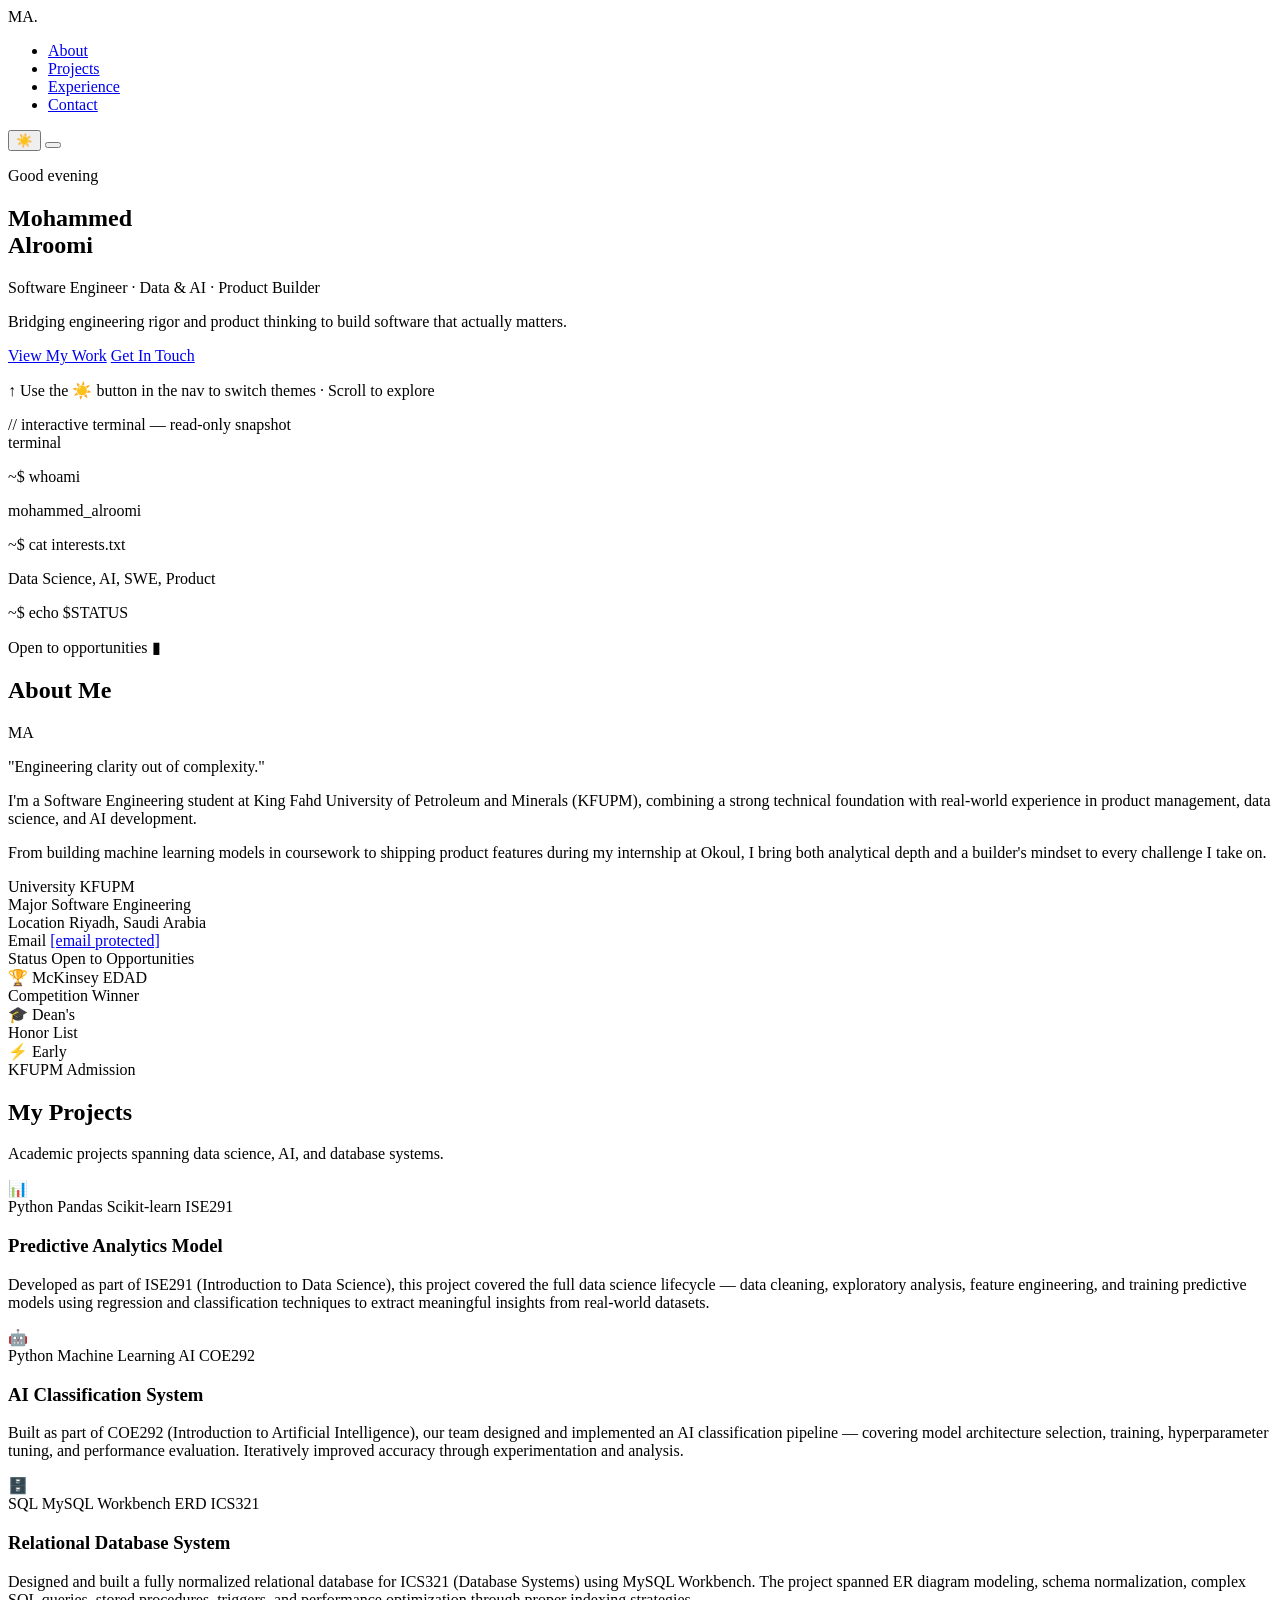
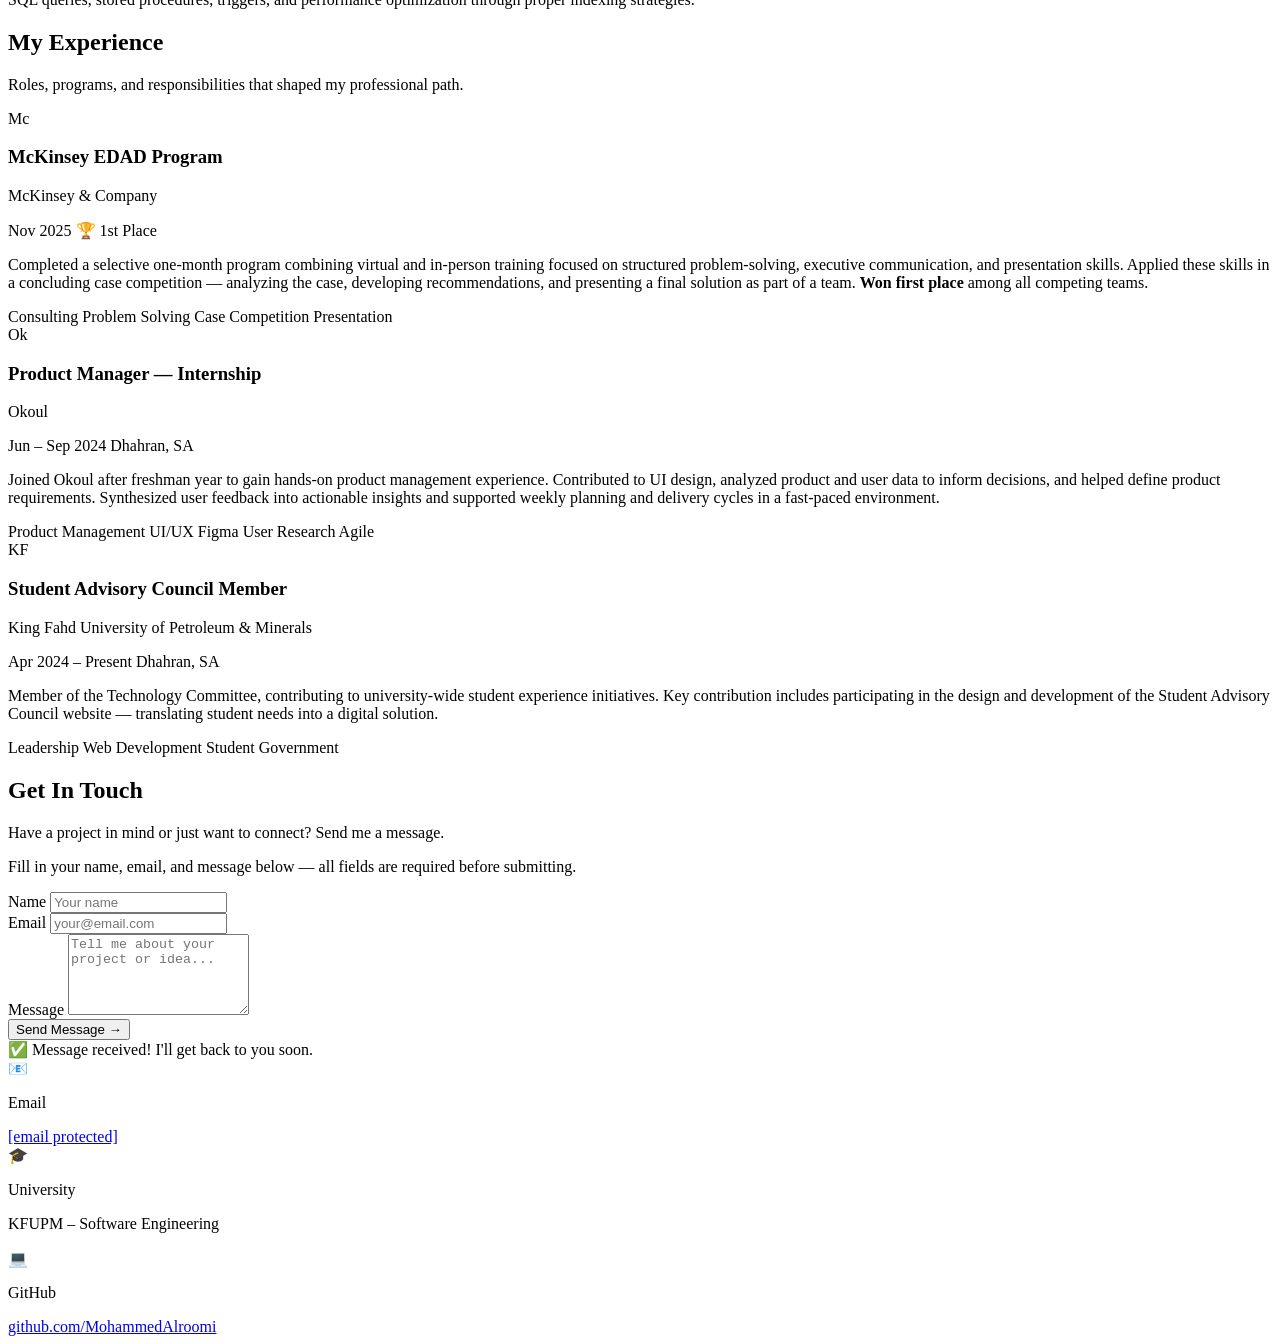
==== index.html @ e5d197ac "Renamed" ====
<!DOCTYPE html>
<html lang="en">
<head>
  <meta charset="UTF-8" />
  <meta name="viewport" content="width=device-width, initial-scale=1.0" />
  <title>Mohammed Alroomi | Portfolio</title>
  <link rel="stylesheet" href="css/styles.css" />
  <link rel="preconnect" href="https://fonts.googleapis.com" />
  <link rel="preconnect" href="https://fonts.gstatic.com" crossorigin />
  <link href="https://fonts.googleapis.com/css2?family=Space+Mono:wght@400;700&family=Sora:wght@300;400;600;700&display=swap" rel="stylesheet" />
</head>
<body class="dark-theme">

  <!-- ========== NAVBAR ========== -->
  <nav class="navbar" id="navbar">
    <div class="nav-logo">MA<span class="accent">.</span></div>
    <ul class="nav-links">
      <li><a href="#about">About</a></li>
      <li><a href="#projects">Projects</a></li>
      <li><a href="#experience">Experience</a></li>
      <li><a href="#contact">Contact</a></li>
    </ul>
    <button class="theme-toggle" id="themeToggle" aria-label="Toggle theme" title="Switch between dark and light mode">
      <span class="theme-icon">☀️</span>
    </button>
    <button class="hamburger" id="hamburger" aria-label="Open menu">
      <span></span><span></span><span></span>
    </button>
  </nav>

  <!-- ========== HERO ========== -->
  <section class="hero" id="hero">
    <div class="hero-bg-grid"></div>
    <div class="hero-content">
      <p class="hero-greeting" id="greeting">Good evening</p>
      <h1 class="hero-name">Mohammed<br /><span class="accent">Alroomi</span></h1>
      <p class="hero-tagline">Software Engineer · Data &amp; AI · Product Builder</p>
      <p class="hero-sub">
        Bridging engineering rigor and product thinking to build software that actually matters.
      </p>
      <div class="hero-cta">
        <a href="#projects" class="btn btn-primary">View My Work</a>
        <a href="#contact" class="btn btn-outline">Get In Touch</a>
      </div>
      <p class="hero-hint">↑ Use the <span class="accent">☀️</span> button in the nav to switch themes · Scroll to explore</p>
    </div>
    <div class="hero-terminal">
      <div class="terminal-hint-label">// interactive terminal — read-only snapshot</div>
      <div class="terminal-bar">
        <span class="dot red"></span>
        <span class="dot yellow"></span>
        <span class="dot green"></span>
        <span class="terminal-title">terminal</span>
      </div>
      <div class="terminal-body">
        <p><span class="t-prompt">~$</span> whoami</p>
        <p class="t-output">mohammed_alroomi</p>
        <p><span class="t-prompt">~$</span> cat interests.txt</p>
        <p class="t-output">Data Science, AI, SWE, Product</p>
        <p><span class="t-prompt">~$</span> echo $STATUS</p>
        <p class="t-output t-blink">Open to opportunities ▮</p>
      </div>
    </div>
  </section>

  <!-- ========== ABOUT ========== -->
  <section class="section" id="about">
    <div class="container">
      <h2 class="section-title">About <span class="accent">Me</span></h2>
      <div class="about-grid">
        <div class="about-image-wrapper">
          <div class="about-image-placeholder">
            <span>MA</span>
          </div>
          <!-- To add your photo, replace the div above with:
               <img src="assets/images/profile.jpg" alt="Mohammed Alroomi" /> -->
        </div>
        <div class="about-text">
          <p class="about-tagline">"Engineering clarity out of complexity."</p>
          <p>
            I'm a Software Engineering student at King Fahd University of Petroleum and Minerals (KFUPM),
            combining a strong technical foundation with real-world experience in product management,
            data science, and AI development.
          </p>
          <p>
            From building machine learning models in coursework to shipping product features during my
            internship at Okoul, I bring both analytical depth and a builder's mindset to every challenge
            I take on.
          </p>
          <div class="about-details">
            <div class="detail-item">
              <span class="detail-label">University</span>
              <span class="detail-value">KFUPM</span>
            </div>
            <div class="detail-item">
              <span class="detail-label">Major</span>
              <span class="detail-value">Software Engineering</span>
            </div>
            <div class="detail-item">
              <span class="detail-label">Location</span>
              <span class="detail-value">Riyadh, Saudi Arabia</span>
            </div>
            <div class="detail-item">
              <span class="detail-label">Email</span>
              <span class="detail-value">
                <a href="/cdn-cgi/l/email-protection#264b494e474b4b434247474a5449494b4f66414b474f4a0845494b"><span class="__cf_email__" data-cfemail="1f7270777e72727a7b7e7e736d707072765f78727e7673317c7072">[email&#160;protected]</span></a>
              </span>
            </div>
            <div class="detail-item">
              <span class="detail-label">Status</span>
              <span class="detail-value status-open">Open to Opportunities</span>
            </div>
          </div>

          <!-- Achievements strip -->
          <div class="achievements-strip">
            <div class="achievement-badge">
              <span class="badge-icon">🏆</span>
              <span>McKinsey EDAD<br/>Competition Winner</span>
            </div>
            <div class="achievement-badge">
              <span class="badge-icon">🎓</span>
              <span>Dean's<br/>Honor List</span>
            </div>
            <div class="achievement-badge">
              <span class="badge-icon">⚡</span>
              <span>Early<br/>KFUPM Admission</span>
            </div>
          </div>
        </div>
      </div>
    </div>
  </section>

  <!-- ========== PROJECTS ========== -->
  <section class="section section-alt" id="projects">
    <div class="container">
      <h2 class="section-title">My <span class="accent">Projects</span></h2>
      <p class="section-sub">Academic projects spanning data science, AI, and database systems.</p>
      <div class="projects-grid">

        <!-- Project 1: Data Science -->
        <div class="project-card">
          <div class="project-image">
            <img src="assets/images/Project1.webp" alt="Data Science Project"
                 onerror="this.style.display='none'; this.nextElementSibling.style.display='flex';" />
            <div class="project-img-fallback"><span>📊</span></div>
          </div>
          <div class="project-body">
            <div class="project-tags">
              <span class="tag">Python</span>
              <span class="tag">Pandas</span>
              <span class="tag">Scikit-learn</span>
              <span class="tag">ISE291</span>
            </div>
            <h3 class="project-title">Predictive Analytics Model</h3>
            <p class="project-desc">
              Developed as part of ISE291 (Introduction to Data Science), this project covered
              the full data science lifecycle — data cleaning, exploratory analysis, feature engineering,
              and training predictive models using regression and classification techniques to extract
              meaningful insights from real-world datasets.
            </p>
          </div>
        </div>

        <!-- Project 2: AI -->
        <div class="project-card">
          <div class="project-image">
            <img src="assets/images/Project2.jpeg" alt="AI Project"
                 onerror="this.style.display='none'; this.nextElementSibling.style.display='flex';" />
            <div class="project-img-fallback"><span>🤖</span></div>
          </div>
          <div class="project-body">
            <div class="project-tags">
              <span class="tag">Python</span>
              <span class="tag">Machine Learning</span>
              <span class="tag">AI</span>
              <span class="tag">COE292</span>
            </div>
            <h3 class="project-title">AI Classification System</h3>
            <p class="project-desc">
              Built as part of COE292 (Introduction to Artificial Intelligence), our team designed
              and implemented an AI classification pipeline — covering model architecture selection,
              training, hyperparameter tuning, and performance evaluation. Iteratively improved accuracy
              through experimentation and analysis.
            </p>
          </div>
        </div>

        <!-- Project 3: Database -->
        <div class="project-card">
          <div class="project-image">
            <img src="assets/images/Project3.jpeg" alt="Database Systems Project"
                 onerror="this.style.display='none'; this.nextElementSibling.style.display='flex';" />
            <div class="project-img-fallback"><span>🗄️</span></div>
          </div>
          <div class="project-body">
            <div class="project-tags">
              <span class="tag">SQL</span>
              <span class="tag">MySQL Workbench</span>
              <span class="tag">ERD</span>
              <span class="tag">ICS321</span>
            </div>
            <h3 class="project-title">Relational Database System</h3>
            <p class="project-desc">
              Designed and built a fully normalized relational database for ICS321 (Database Systems)
              using MySQL Workbench. The project spanned ER diagram modeling, schema normalization,
              complex SQL queries, stored procedures, triggers, and performance optimization
              through proper indexing strategies.
            </p>
          </div>
        </div>

      </div>
    </div>
  </section>

  <!-- ========== EXPERIENCE ========== -->
  <section class="section" id="experience">
    <div class="container">
      <h2 class="section-title">My <span class="accent">Experience</span></h2>
      <p class="section-sub">Roles, programs, and responsibilities that shaped my professional path.</p>
      <div class="experience-list">

        <!-- McKinsey -->
        <div class="exp-card">
          <div class="exp-left">
            <div class="exp-logo">Mc</div>
            <div class="exp-line"></div>
          </div>
          <div class="exp-body">
            <div class="exp-header">
              <div>
                <h3 class="exp-role">McKinsey EDAD Program</h3>
                <p class="exp-company">McKinsey &amp; Company</p>
              </div>
              <div class="exp-meta">
                <span class="exp-date">Nov 2025</span>
                <span class="exp-badge win">🏆 1st Place</span>
              </div>
            </div>
            <p class="exp-desc">
              Completed a selective one-month program combining virtual and in-person training focused
              on structured problem-solving, executive communication, and presentation skills.
              Applied these skills in a concluding case competition — analyzing the case, developing
              recommendations, and presenting a final solution as part of a team.
              <strong>Won first place</strong> among all competing teams.
            </p>
            <div class="exp-tags">
              <span class="tag">Consulting</span>
              <span class="tag">Problem Solving</span>
              <span class="tag">Case Competition</span>
              <span class="tag">Presentation</span>
            </div>
          </div>
        </div>

        <!-- Okoul -->
        <div class="exp-card">
          <div class="exp-left">
            <div class="exp-logo">Ok</div>
            <div class="exp-line"></div>
          </div>
          <div class="exp-body">
            <div class="exp-header">
              <div>
                <h3 class="exp-role">Product Manager — Internship</h3>
                <p class="exp-company">Okoul</p>
              </div>
              <div class="exp-meta">
                <span class="exp-date">Jun – Sep 2024</span>
                <span class="exp-location">Dhahran, SA</span>
              </div>
            </div>
            <p class="exp-desc">
              Joined Okoul after freshman year to gain hands-on product management experience.
              Contributed to UI design, analyzed product and user data to inform decisions,
              and helped define product requirements. Synthesized user feedback into actionable
              insights and supported weekly planning and delivery cycles in a fast-paced environment.
            </p>
            <div class="exp-tags">
              <span class="tag">Product Management</span>
              <span class="tag">UI/UX</span>
              <span class="tag">Figma</span>
              <span class="tag">User Research</span>
              <span class="tag">Agile</span>
            </div>
          </div>
        </div>

        <!-- SAC -->
        <div class="exp-card">
          <div class="exp-left">
            <div class="exp-logo">KF</div>
          </div>
          <div class="exp-body">
            <div class="exp-header">
              <div>
                <h3 class="exp-role">Student Advisory Council Member</h3>
                <p class="exp-company">King Fahd University of Petroleum &amp; Minerals</p>
              </div>
              <div class="exp-meta">
                <span class="exp-date">Apr 2024 – Present</span>
                <span class="exp-location">Dhahran, SA</span>
              </div>
            </div>
            <p class="exp-desc">
              Member of the Technology Committee, contributing to university-wide student experience
              initiatives. Key contribution includes participating in the design and development of
              the Student Advisory Council website — translating student needs into a digital solution.
            </p>
            <div class="exp-tags">
              <span class="tag">Leadership</span>
              <span class="tag">Web Development</span>
              <span class="tag">Student Government</span>
            </div>
          </div>
        </div>

      </div>
    </div>
  </section>

  <!-- ========== CONTACT ========== -->
  <section class="section section-alt" id="contact">
    <div class="container">
      <h2 class="section-title">Get In <span class="accent">Touch</span></h2>
      <p class="section-sub">Have a project in mind or just want to connect? Send me a message.</p>
      <p class="form-guide">Fill in your name, email, and message below — all fields are required before submitting.</p>
      <div class="contact-wrapper">
        <form class="contact-form" id="contactForm" novalidate>
          <div class="form-group">
            <label for="name">Name</label>
            <input type="text" id="name" name="name" placeholder="Your name" required />
            <span class="form-error" id="nameError"></span>
          </div>
          <div class="form-group">
            <label for="email">Email</label>
            <input type="email" id="email" name="email" placeholder="your@email.com" required />
            <span class="form-error" id="emailError"></span>
          </div>
          <div class="form-group">
            <label for="message">Message</label>
            <textarea id="message" name="message" rows="5"
              placeholder="Tell me about your project or idea..." required></textarea>
            <span class="form-error" id="messageError"></span>
          </div>
          <button type="submit" class="btn btn-primary">Send Message →</button>
          <div class="form-success" id="formSuccess">
            ✅ Message received! I'll get back to you soon.
          </div>
        </form>
        <div class="contact-info">
          <div class="contact-item">
            <span class="contact-icon">📧</span>
            <div>
              <p class="contact-label">Email</p>
              <a href="/cdn-cgi/l/email-protection#cca1a3a4ada1a1a9a8adada0bea3a3a1a58caba1ada5a0e2afa3a1"><span class="__cf_email__" data-cfemail="f29f9d9a939f9f979693939e809d9d9f9bb2959f939b9edc919d9f">[email&#160;protected]</span></a>
            </div>
          </div>
          <div class="contact-item">
            <span class="contact-icon">🎓</span>
            <div>
              <p class="contact-label">University</p>
              <p>KFUPM – Software Engineering</p>
            </div>
          </div>
          <div class="contact-item">
            <span class="contact-icon">💻</span>
            <div>
              <p class="contact-label">GitHub</p>
              <a href="https://github.com/MohammedAlroomi" target="_blank">github.com/MohammedAlroomi</a>
            </div>
          </div>
        </div>
      </div>
    </div>
  </section>

  <!-- ========== FOOT
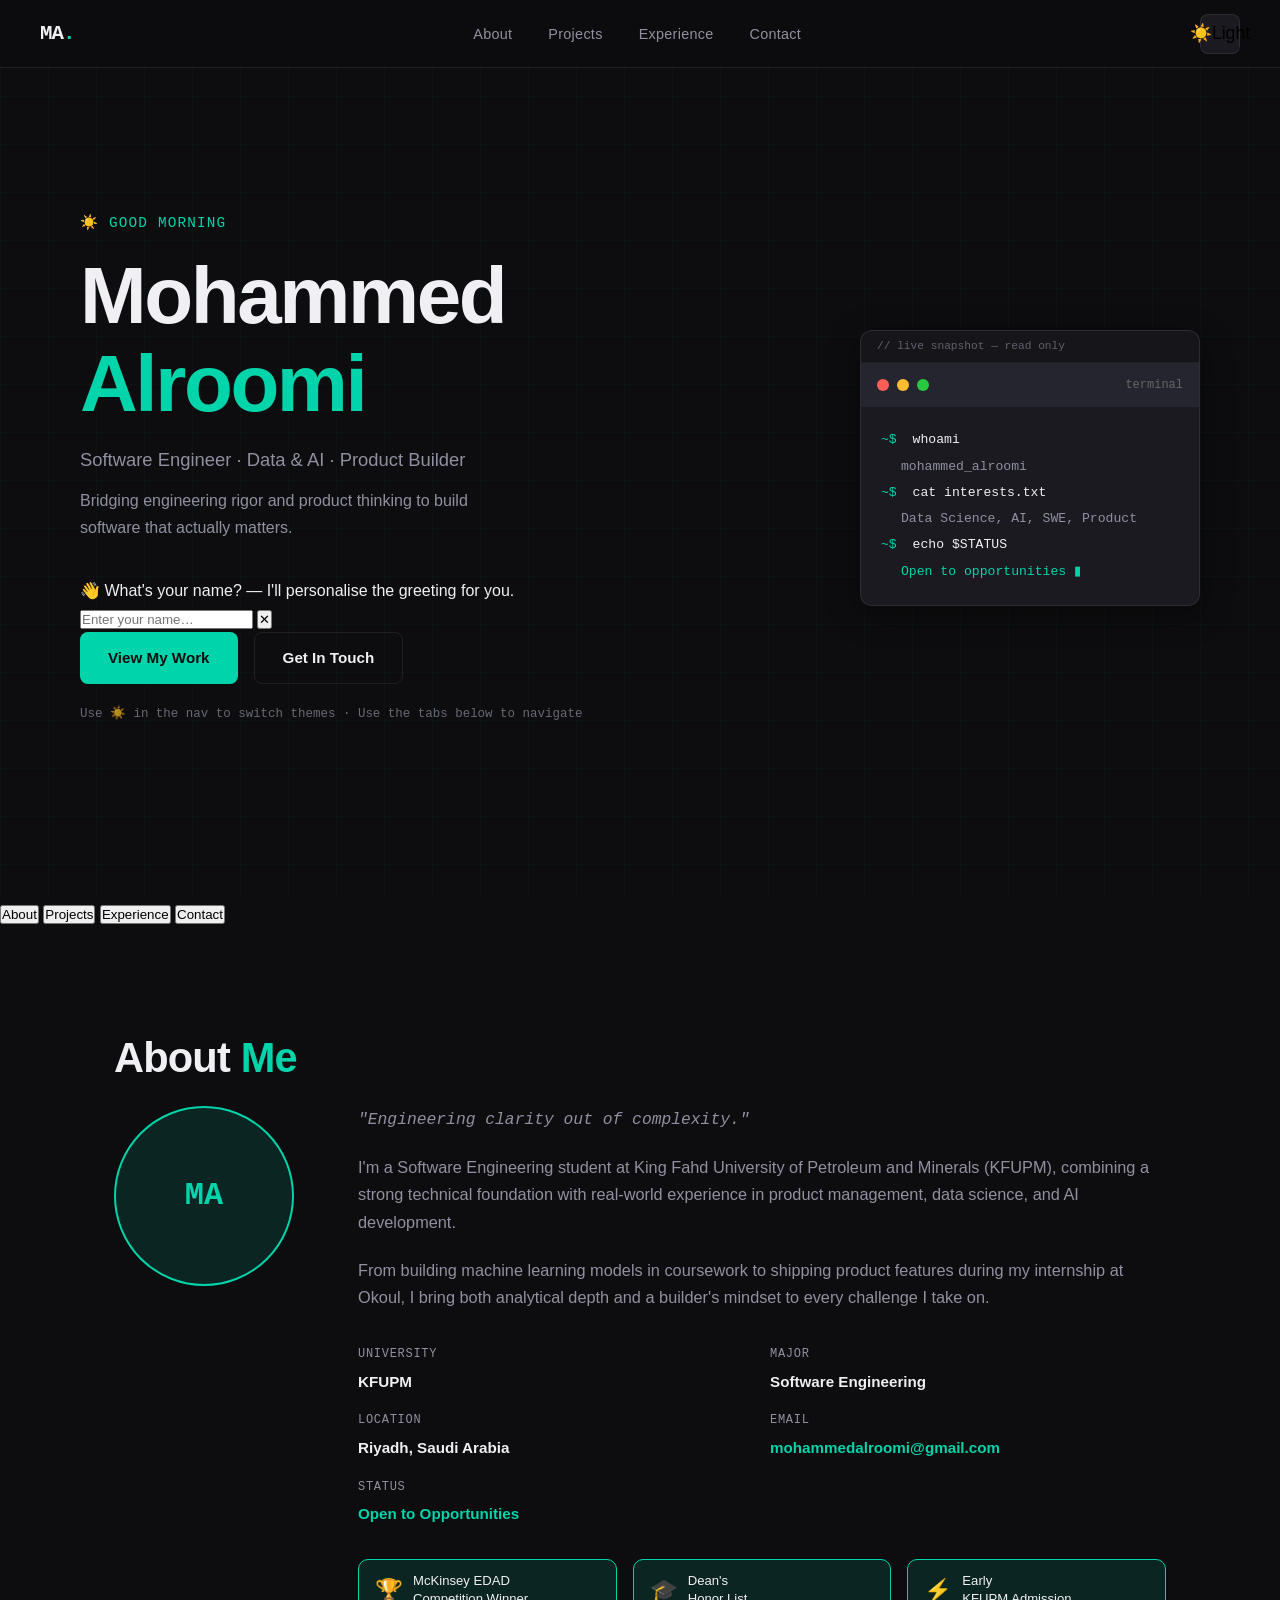
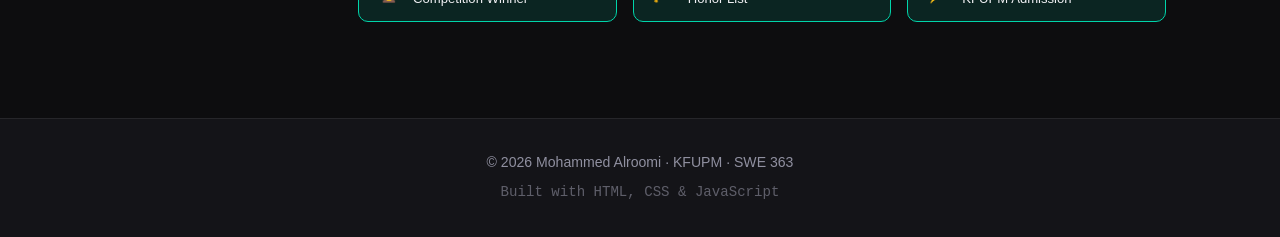
==== commit afd2612a: "Added tab navigation, project filter, and personalised greeting" ====
--- a/index.html
+++ b/index.html
@@ -15,13 +15,16 @@
   <nav class="navbar" id="navbar">
     <div class="nav-logo">MA<span class="accent">.</span></div>
     <ul class="nav-links">
-      <li><a href="#about">About</a></li>
-      <li><a href="#projects">Projects</a></li>
-      <li><a href="#experience">Experience</a></li>
-      <li><a href="#contact">Contact</a></li>
+      <!-- Clicking a nav link activates the matching tab -->
+      <li><a href="#" class="nav-tab-link" data-tab="about">About</a></li>
+      <li><a href="#" class="nav-tab-link" data-tab="projects">Projects</a></li>
+      <li><a href="#" class="nav-tab-link" data-tab="experience">Experience</a></li>
+      <li><a href="#" class="nav-tab-link" data-tab="contact">Contact</a></li>
     </ul>
+    <!-- Click to switch between dark and light mode -->
     <button class="theme-toggle" id="themeToggle" aria-label="Toggle theme" title="Switch between dark and light mode">
       <span class="theme-icon">☀️</span>
+      <span class="theme-label">Light</span>
     </button>
     <button class="hamburger" id="hamburger" aria-label="Open menu">
       <span></span><span></span><span></span>
@@ -32,20 +35,42 @@
   <section class="hero" id="hero">
     <div class="hero-bg-grid"></div>
     <div class="hero-content">
+      <!-- Time-based greeting, personalised with user's name -->
       <p class="hero-greeting" id="greeting">Good evening</p>
       <h1 class="hero-name">Mohammed<br /><span class="accent">Alroomi</span></h1>
       <p class="hero-tagline">Software Engineer · Data &amp; AI · Product Builder</p>
       <p class="hero-sub">
         Bridging engineering rigor and product thinking to build software that actually matters.
       </p>
+
+      <!-- ── FEATURE 1: Personalised Greeting Input ──
+           Type your name → greeting updates instantly.
+           Your name is saved and remembered on your next visit. -->
+      <div class="greeting-input-wrapper">
+        <label for="visitorName" class="greeting-input-label">
+          👋 What's your name? — I'll personalise the greeting for you.
+        </label>
+        <div class="greeting-input-row">
+          <input
+            type="text"
+            id="visitorName"
+            class="greeting-input"
+            placeholder="Enter your name…"
+            maxlength="30"
+            autocomplete="off"
+          />
+          <button class="greeting-clear" id="greetingClear" aria-label="Clear name" title="Clear saved name">✕</button>
+        </div>
+      </div>
+
       <div class="hero-cta">
-        <a href="#projects" class="btn btn-primary">View My Work</a>
-        <a href="#contact" class="btn btn-outline">Get In Touch</a>
-      </div>
-      <p class="hero-hint">↑ Use the <span class="accent">☀️</span> button in the nav to switch themes · Scroll to explore</p>
+        <a href="#" class="btn btn-primary nav-tab-link" data-tab="projects">View My Work</a>
+        <a href="#" class="btn btn-outline nav-tab-link" data-tab="contact">Get In Touch</a>
+      </div>
+      <p class="hero-hint">Use <span class="accent">☀️</span> in the nav to switch themes · Use the tabs below to navigate</p>
     </div>
     <div class="hero-terminal">
-      <div class="terminal-hint-label">// interactive terminal — read-only snapshot</div>
+      <div class="terminal-hint-label">// live snapshot — read only</div>
       <div class="terminal-bar">
         <span class="dot red"></span>
         <span class="dot yellow"></span>
@@ -63,68 +88,78 @@
     </div>
   </section>
 
-  <!-- ========== ABOUT ========== -->
-  <section class="section" id="about">
-    <div class="container">
-      <h2 class="section-title">About <span class="accent">Me</span></h2>
-      <div class="about-grid">
-        <div class="about-image-wrapper">
-          <div class="about-image-placeholder">
-            <span>MA</span>
-          </div>
-          <!-- To add your photo, replace the div above with:
-               <img src="assets/images/profile.jpg" alt="Mohammed Alroomi" /> -->
-        </div>
-        <div class="about-text">
-          <p class="about-tagline">"Engineering clarity out of complexity."</p>
-          <p>
-            I'm a Software Engineering student at King Fahd University of Petroleum and Minerals (KFUPM),
-            combining a strong technical foundation with real-world experience in product management,
-            data science, and AI development.
-          </p>
-          <p>
-            From building machine learning models in coursework to shipping product features during my
-            internship at Okoul, I bring both analytical depth and a builder's mindset to every challenge
-            I take on.
-          </p>
-          <div class="about-details">
-            <div class="detail-item">
-              <span class="detail-label">University</span>
-              <span class="detail-value">KFUPM</span>
-            </div>
-            <div class="detail-item">
-              <span class="detail-label">Major</span>
-              <span class="detail-value">Software Engineering</span>
-            </div>
-            <div class="detail-item">
-              <span class="detail-label">Location</span>
-              <span class="detail-value">Riyadh, Saudi Arabia</span>
-            </div>
-            <div class="detail-item">
-              <span class="detail-label">Email</span>
-              <span class="detail-value">
-                <a href="/cdn-cgi/l/email-protection#264b494e474b4b434247474a5449494b4f66414b474f4a0845494b"><span class="__cf_email__" data-cfemail="1f7270777e72727a7b7e7e736d707072765f78727e7673317c7072">[email&#160;protected]</span></a>
-              </span>
-            </div>
-            <div class="detail-item">
-              <span class="detail-label">Status</span>
-              <span class="detail-value status-open">Open to Opportunities</span>
-            </div>
-          </div>
-
-          <!-- Achievements strip -->
-          <div class="achievements-strip">
-            <div class="achievement-badge">
-              <span class="badge-icon">🏆</span>
-              <span>McKinsey EDAD<br/>Competition Winner</span>
-            </div>
-            <div class="achievement-badge">
-              <span class="badge-icon">🎓</span>
-              <span>Dean's<br/>Honor List</span>
-            </div>
-            <div class="achievement-badge">
-              <span class="badge-icon">⚡</span>
-              <span>Early<br/>KFUPM Admission</span>
+  <!-- ========== FEATURE 2: TAB NAVIGATION ──
+       Click a tab to show only that section.
+       Only one section is visible at a time. ========== -->
+  <div class="tab-nav-wrapper" id="tabNavWrapper">
+    <div class="tab-nav" role="tablist" aria-label="Portfolio sections">
+      <button class="tab-btn active" data-tab="about"      role="tab" aria-selected="true">About</button>
+      <button class="tab-btn"        data-tab="projects"   role="tab" aria-selected="false">Projects</button>
+      <button class="tab-btn"        data-tab="experience" role="tab" aria-selected="false">Experience</button>
+      <button class="tab-btn"        data-tab="contact"    role="tab" aria-selected="false">Contact</button>
+    </div>
+  </div>
+
+  <!-- ========== ABOUT TAB ========== -->
+  <section class="tab-section active" id="tab-about" role="tabpanel">
+    <div class="section">
+      <div class="container">
+        <h2 class="section-title">About <span class="accent">Me</span></h2>
+        <div class="about-grid">
+          <div class="about-image-wrapper">
+            <div class="about-image-placeholder">
+              <span>MA</span>
+            </div>
+          </div>
+          <div class="about-text">
+            <p class="about-tagline">"Engineering clarity out of complexity."</p>
+            <p>
+              I'm a Software Engineering student at King Fahd University of Petroleum and Minerals (KFUPM),
+              combining a strong technical foundation with real-world experience in product management,
+              data science, and AI development.
+            </p>
+            <p>
+              From building machine learning models in coursework to shipping product features during my
+              internship at Okoul, I bring both analytical depth and a builder's mindset to every challenge
+              I take on.
+            </p>
+            <div class="about-details">
+              <div class="detail-item">
+                <span class="detail-label">University</span>
+                <span class="detail-value">KFUPM</span>
+              </div>
+              <div class="detail-item">
+                <span class="detail-label">Major</span>
+                <span class="detail-value">Software Engineering</span>
+              </div>
+              <div class="detail-item">
+                <span class="detail-label">Location</span>
+                <span class="detail-value">Riyadh, Saudi Arabia</span>
+              </div>
+              <div class="detail-item">
+                <span class="detail-label">Email</span>
+                <span class="detail-value">
+                  <a href="mailto:mohammedalroomi@gmail.com">mohammedalroomi@gmail.com</a>
+                </span>
+              </div>
+              <div class="detail-item">
+                <span class="detail-label">Status</span>
+                <span class="detail-value status-open">Open to Opportunities</span>
+              </div>
+            </div>
+            <div class="achievements-strip">
+              <div class="achievement-badge">
+                <span class="badge-icon">🏆</span>
+                <span>McKinsey EDAD<br/>Competition Winner</span>
+              </div>
+              <div class="achievement-badge">
+                <span class="badge-icon">🎓</span>
+                <span>Dean's<br/>Honor List</span>
+              </div>
+              <div class="achievement-badge">
+                <span class="badge-icon">⚡</span>
+                <span>Early<br/>KFUPM Admission</span>
+              </div>
             </div>
           </div>
         </div>
@@ -132,249 +167,284 @@
     </div>
   </section>
 
-  <!-- ========== PROJECTS ========== -->
-  <section class="section section-alt" id="projects">
-    <div class="container">
-      <h2 class="section-title">My <span class="accent">Projects</span></h2>
-      <p class="section-sub">Academic projects spanning data science, AI, and database systems.</p>
-      <div class="projects-grid">
-
-        <!-- Project 1: Data Science -->
-        <div class="project-card">
-          <div class="project-image">
-            <img src="assets/images/Project1.webp" alt="Data Science Project"
-                 onerror="this.style.display='none'; this.nextElementSibling.style.display='flex';" />
-            <div class="project-img-fallback"><span>📊</span></div>
-          </div>
-          <div class="project-body">
-            <div class="project-tags">
-              <span class="tag">Python</span>
-              <span class="tag">Pandas</span>
-              <span class="tag">Scikit-learn</span>
-              <span class="tag">ISE291</span>
-            </div>
-            <h3 class="project-title">Predictive Analytics Model</h3>
-            <p class="project-desc">
-              Developed as part of ISE291 (Introduction to Data Science), this project covered
-              the full data science lifecycle — data cleaning, exploratory analysis, feature engineering,
-              and training predictive models using regression and classification techniques to extract
-              meaningful insights from real-world datasets.
-            </p>
-          </div>
-        </div>
-
-        <!-- Project 2: AI -->
-        <div class="project-card">
-          <div class="project-image">
-            <img src="assets/images/Project2.jpeg" alt="AI Project"
-                 onerror="this.style.display='none'; this.nextElementSibling.style.display='flex';" />
-            <div class="project-img-fallback"><span>🤖</span></div>
-          </div>
-          <div class="project-body">
-            <div class="project-tags">
-              <span class="tag">Python</span>
-              <span class="tag">Machine Learning</span>
-              <span class="tag">AI</span>
-              <span class="tag">COE292</span>
-            </div>
-            <h3 class="project-title">AI Classification System</h3>
-            <p class="project-desc">
-              Built as part of COE292 (Introduction to Artificial Intelligence), our team designed
-              and implemented an AI classification pipeline — covering model architecture selection,
-              training, hyperparameter tuning, and performance evaluation. Iteratively improved accuracy
-              through experimentation and analysis.
-            </p>
-          </div>
-        </div>
-
-        <!-- Project 3: Database -->
-        <div class="project-card">
-          <div class="project-image">
-            <img src="assets/images/Project3.jpeg" alt="Database Systems Project"
-                 onerror="this.style.display='none'; this.nextElementSibling.style.display='flex';" />
-            <div class="project-img-fallback"><span>🗄️</span></div>
-          </div>
-          <div class="project-body">
-            <div class="project-tags">
-              <span class="tag">SQL</span>
-              <span class="tag">MySQL Workbench</span>
-              <span class="tag">ERD</span>
-              <span class="tag">ICS321</span>
-            </div>
-            <h3 class="project-title">Relational Database System</h3>
-            <p class="project-desc">
-              Designed and built a fully normalized relational database for ICS321 (Database Systems)
-              using MySQL Workbench. The project spanned ER diagram modeling, schema normalization,
-              complex SQL queries, stored procedures, triggers, and performance optimization
-              through proper indexing strategies.
-            </p>
-          </div>
-        </div>
-
+  <!-- ========== PROJECTS TAB ========== -->
+  <section class="tab-section section-alt" id="tab-projects" role="tabpanel" hidden>
+    <div class="section">
+      <div class="container">
+        <h2 class="section-title">My <span class="accent">Projects</span></h2>
+        <p class="section-sub">Academic projects spanning data science, AI, and database systems.</p>
+
+        <!-- ── FEATURE 3: Project Filter ──
+             Click a category button to show only matching projects.
+             "All" shows every project. -->
+        <div class="filter-bar">
+          <span class="filter-hint">Filter by category:</span>
+          <div class="filter-buttons" role="group" aria-label="Filter projects by category">
+            <button class="filter-btn active" data-filter="all">All</button>
+            <button class="filter-btn" data-filter="data-science">Data Science</button>
+            <button class="filter-btn" data-filter="ai">AI</button>
+            <button class="filter-btn" data-filter="database">Database</button>
+          </div>
+        </div>
+
+        <!-- Empty state — shown when no projects match the active filter -->
+        <p class="empty-state" id="emptyState" hidden>No projects found for this category.</p>
+
+        <div class="projects-grid" id="projectsGrid">
+
+          <!-- Project 1 -->
+          <div class="project-card" data-category="data-science">
+            <div class="project-image">
+              <img src="assets/images/Project1.webp" alt="Data Science Project"
+                   onerror="this.style.display='none'; this.nextElementSibling.style.display='flex';" />
+              <div class="project-img-fallback"><span>📊</span></div>
+            </div>
+            <div class="project-body">
+              <div class="project-tags">
+                <span class="tag">Python</span>
+                <span class="tag">Pandas</span>
+                <span class="tag">Scikit-learn</span>
+                <span class="tag">ISE291</span>
+              </div>
+              <h3 class="project-title">Predictive Analytics Model</h3>
+              <p class="project-desc">
+                Developed as part of ISE291 (Introduction to Data Science), this project covered
+                the full data science lifecycle — data cleaning, exploratory analysis, feature engineering,
+                and training predictive models using regression and classification techniques.
+              </p>
+            </div>
+          </div>
+
+          <!-- Project 2 -->
+          <div class="project-card" data-category="ai">
+            <div class="project-image">
+              <img src="assets/images/Project2.jpeg" alt="AI Project"
+                   onerror="this.style.display='none'; this.nextElementSibling.style.display='flex';" />
+              <div class="project-img-fallback"><span>🤖</span></div>
+            </div>
+            <div class="project-body">
+              <div class="project-tags">
+                <span class="tag">Python</span>
+                <span class="tag">Machine Learning</span>
+                <span class="tag">AI</span>
+                <span class="tag">COE292</span>
+              </div>
+              <h3 class="project-title">AI Classification System</h3>
+              <p class="project-desc">
+                Built as part of COE292 (Introduction to Artificial Intelligence), our team designed
+                and implemented an AI classification pipeline — covering model architecture selection,
+                training, hyperparameter tuning, and performance evaluation.
+              </p>
+            </div>
+          </div>
+
+          <!-- Project 3 -->
+          <div class="project-card" data-category="database">
+            <div class="project-image">
+              <img src="assets/images/Project3.jpeg" alt="Database Systems Project"
+                   onerror="this.style.display='none'; this.nextElementSibling.style.display='flex';" />
+              <div class="project-img-fallback"><span>🗄️</span></div>
+            </div>
+            <div class="project-body">
+              <div class="project-tags">
+                <span class="tag">SQL</span>
+                <span class="tag">MySQL Workbench</span>
+                <span class="tag">ERD</span>
+                <span class="tag">ICS321</span>
+              </div>
+              <h3 class="project-title">Relational Database System</h3>
+              <p class="project-desc">
+                Designed and built a fully normalized relational database for ICS321 (Database Systems)
+                using MySQL Workbench. The project spanned ER diagram modeling, schema normalization,
+                complex SQL queries, stored procedures, and performance optimization.
+              </p>
+            </div>
+          </div>
+
+        </div>
       </div>
     </div>
   </section>
 
-  <!-- ========== EXPERIENCE ========== -->
-  <section class="section" id="experience">
-    <div class="container">
-      <h2 class="section-title">My <span class="accent">Experience</span></h2>
-      <p class="section-sub">Roles, programs, and responsibilities that shaped my professional path.</p>
-      <div class="experience-list">
-
-        <!-- McKinsey -->
-        <div class="exp-card">
-          <div class="exp-left">
-            <div class="exp-logo">Mc</div>
-            <div class="exp-line"></div>
-          </div>
-          <div class="exp-body">
-            <div class="exp-header">
+  <!-- ========== EXPERIENCE TAB ========== -->
+  <section class="tab-section" id="tab-experience" role="tabpanel" hidden>
+    <div class="section">
+      <div class="container">
+        <h2 class="section-title">My <span class="accent">Experience</span></h2>
+        <p class="section-sub">Roles, programs, and responsibilities that shaped my professional path.</p>
+        <div class="experience-list">
+
+          <!-- McKinsey -->
+          <div class="exp-card">
+            <div class="exp-left">
+              <div class="exp-logo">Mc</div>
+              <div class="exp-line"></div>
+            </div>
+            <div class="exp-body">
+              <div class="exp-header">
+                <div>
+                  <h3 class="exp-role">McKinsey EDAD Program</h3>
+                  <p class="exp-company">McKinsey &amp; Company</p>
+                </div>
+                <div class="exp-meta">
+                  <span class="exp-date">Nov 2025</span>
+                  <span class="exp-badge win">🏆 1st Place</span>
+                </div>
+              </div>
+              <p class="exp-desc">
+                Completed a selective one-month program combining virtual and in-person training focused
+                on structured problem-solving, executive communication, and presentation skills.
+                Applied these skills in a concluding case competition — analyzing the case, developing
+                recommendations, and presenting a final solution as part of a team.
+                <strong>Won first place</strong> among all competing teams.
+              </p>
+              <div class="exp-tags">
+                <span class="tag">Consulting</span>
+                <span class="tag">Problem Solving</span>
+                <span class="tag">Case Competition</span>
+                <span class="tag">Presentation</span>
+              </div>
+            </div>
+          </div>
+
+          <!-- Okoul -->
+          <div class="exp-card">
+            <div class="exp-left">
+              <div class="exp-logo">Ok</div>
+              <div class="exp-line"></div>
+            </div>
+            <div class="exp-body">
+              <div class="exp-header">
+                <div>
+                  <h3 class="exp-role">Product Manager — Internship</h3>
+                  <p class="exp-company">Okoul</p>
+                </div>
+                <div class="exp-meta">
+                  <span class="exp-date">Jun – Sep 2024</span>
+                  <span class="exp-location">Dhahran, SA</span>
+                </div>
+              </div>
+              <p class="exp-desc">
+                Joined Okoul after freshman year to gain hands-on product management experience.
+                Contributed to UI design, analyzed product and user data to inform decisions,
+                and helped define product requirements. Synthesized user feedback into actionable
+                insights and supported weekly planning and delivery cycles in a fast-paced environment.
+              </p>
+              <div class="exp-tags">
+                <span class="tag">Product Management</span>
+                <span class="tag">UI/UX</span>
+                <span class="tag">Figma</span>
+                <span class="tag">User Research</span>
+                <span class="tag">Agile</span>
+              </div>
+            </div>
+          </div>
+
+          <!-- SAC -->
+          <div class="exp-card">
+            <div class="exp-left">
+              <div class="exp-logo">KF</div>
+            </div>
+            <div class="exp-body">
+              <div class="exp-header">
+                <div>
+                  <h3 class="exp-role">Student Advisory Council Member</h3>
+                  <p class="exp-company">King Fahd University of Petroleum &amp; Minerals</p>
+                </div>
+                <div class="exp-meta">
+                  <span class="exp-date">Apr 2024 – Present</span>
+                  <span class="exp-location">Dhahran, SA</span>
+                </div>
+              </div>
+              <p class="exp-desc">
+                Member of the Technology Committee, contributing to university-wide student experience
+                initiatives. Key contribution includes participating in the design and development of
+                the Student Advisory Council website — translating student needs into a digital solution.
+              </p>
+              <div class="exp-tags">
+                <span class="tag">Leadership</span>
+                <span class="tag">Web Development</span>
+                <span class="tag">Student Government</span>
+              </div>
+            </div>
+          </div>
+
+        </div>
+      </div>
+    </div>
+  </section>
+
+  <!-- ========== CONTACT TAB ========== -->
+  <section class="tab-section section-alt" id="tab-contact" role="tabpanel" hidden>
+    <div class="section">
+      <div class="container">
+        <h2 class="section-title">Get In <span class="accent">Touch</span></h2>
+        <p class="section-sub">Have a project in mind or just want to connect? Send me a message.</p>
+        <!-- Form guide: all fields required before submitting -->
+        <p class="form-guide">
+          📋 Fill in all fields — name, a valid email, and a message of at least 10 characters — then hit <strong>Send Message</strong>.
+        </p>
+        <div class="contact-wrapper">
+          <form class="contact-form" id="contactForm" novalidate>
+            <div class="form-group">
+              <label for="name">Name</label>
+              <input type="text" id="name" name="name" placeholder="Your full name" required />
+              <span class="form-error" id="nameError"></span>
+            </div>
+            <div class="form-group">
+              <label for="email">Email</label>
+              <input type="email" id="email" name="email" placeholder="your@email.com" required />
+              <span class="form-error" id="emailError"></span>
+            </div>
+            <div class="form-group">
+              <label for="message">
+                Message
+                <span class="char-hint">(min. 10 characters)</span>
+              </label>
+              <textarea id="message" name="message" rows="5"
+                placeholder="Tell me about your project or idea..." required></textarea>
+              <span class="char-count" id="charCount">0 characters</span>
+              <span class="form-error" id="messageError"></span>
+            </div>
+            <button type="submit" class="btn btn-primary">Send Message →</button>
+            <div class="form-success" id="formSuccess">
+              ✅ Message received! I'll get back to you soon.
+            </div>
+          </form>
+          <div class="contact-info">
+            <div class="contact-item">
+              <span class="contact-icon">📧</span>
               <div>
-                <h3 class="exp-role">McKinsey EDAD Program</h3>
-                <p class="exp-company">McKinsey &amp; Company</p>
-              </div>
-              <div class="exp-meta">
-                <span class="exp-date">Nov 2025</span>
-                <span class="exp-badge win">🏆 1st Place</span>
-              </div>
-            </div>
-            <p class="exp-desc">
-              Completed a selective one-month program combining virtual and in-person training focused
-              on structured problem-solving, executive communication, and presentation skills.
-              Applied these skills in a concluding case competition — analyzing the case, developing
-              recommendations, and presenting a final solution as part of a team.
-              <strong>Won first place</strong> among all competing teams.
-            </p>
-            <div class="exp-tags">
-              <span class="tag">Consulting</span>
-              <span class="tag">Problem Solving</span>
-              <span class="tag">Case Competition</span>
-              <span class="tag">Presentation</span>
-            </div>
-          </div>
-        </div>
-
-        <!-- Okoul -->
-        <div class="exp-card">
-          <div class="exp-left">
-            <div class="exp-logo">Ok</div>
-            <div class="exp-line"></div>
-          </div>
-          <div class="exp-body">
-            <div class="exp-header">
+                <p class="contact-label">Email</p>
+                <a href="mailto:mohammedalroomi@gmail.com">mohammedalroomi@gmail.com</a>
+              </div>
+            </div>
+            <div class="contact-item">
+              <span class="contact-icon">🎓</span>
               <div>
-                <h3 class="exp-role">Product Manager — Internship</h3>
-                <p class="exp-company">Okoul</p>
-              </div>
-              <div class="exp-meta">
-                <span class="exp-date">Jun – Sep 2024</span>
-                <span class="exp-location">Dhahran, SA</span>
-              </div>
-            </div>
-            <p class="exp-desc">
-              Joined Okoul after freshman year to gain hands-on product management experience.
-              Contributed to UI design, analyzed product and user data to inform decisions,
-              and helped define product requirements. Synthesized user feedback into actionable
-              insights and supported weekly planning and delivery cycles in a fast-paced environment.
-            </p>
-            <div class="exp-tags">
-              <span class="tag">Product Management</span>
-              <span class="tag">UI/UX</span>
-              <span class="tag">Figma</span>
-              <span class="tag">User Research</span>
-              <span class="tag">Agile</span>
-            </div>
-          </div>
-        </div>
-
-        <!-- SAC -->
-        <div class="exp-card">
-          <div class="exp-left">
-            <div class="exp-logo">KF</div>
-          </div>
-          <div class="exp-body">
-            <div class="exp-header">
+                <p class="contact-label">University</p>
+                <p>KFUPM – Software Engineering</p>
+              </div>
+            </div>
+            <div class="contact-item">
+              <span class="contact-icon">💻</span>
               <div>
-                <h3 class="exp-role">Student Advisory Council Member</h3>
-                <p class="exp-company">King Fahd University of Petroleum &amp; Minerals</p>
-              </div>
-              <div class="exp-meta">
-                <span class="exp-date">Apr 2024 – Present</span>
-                <span class="exp-location">Dhahran, SA</span>
-              </div>
-            </div>
-            <p class="exp-desc">
-              Member of the Technology Committee, contributing to university-wide student experience
-              initiatives. Key contribution includes participating in the design and development of
-              the Student Advisory Council website — translating student needs into a digital solution.
-            </p>
-            <div class="exp-tags">
-              <span class="tag">Leadership</span>
-              <span class="tag">Web Development</span>
-              <span class="tag">Student Government</span>
-            </div>
-          </div>
-        </div>
-
+                <p class="contact-label">GitHub</p>
+                <a href="https://github.com/MohammedAlroomi" target="_blank" rel="noopener">github.com/MohammedAlroomi</a>
+              </div>
+            </div>
+          </div>
+        </div>
       </div>
     </div>
   </section>
 
-  <!-- ========== CONTACT ========== -->
-  <section class="section section-alt" id="contact">
-    <div class="container">
-      <h2 class="section-title">Get In <span class="accent">Touch</span></h2>
-      <p class="section-sub">Have a project in mind or just want to connect? Send me a message.</p>
-      <p class="form-guide">Fill in your name, email, and message below — all fields are required before submitting.</p>
-      <div class="contact-wrapper">
-        <form class="contact-form" id="contactForm" novalidate>
-          <div class="form-group">
-            <label for="name">Name</label>
-            <input type="text" id="name" name="name" placeholder="Your name" required />
-            <span class="form-error" id="nameError"></span>
-          </div>
-          <div class="form-group">
-            <label for="email">Email</label>
-            <input type="email" id="email" name="email" placeholder="your@email.com" required />
-            <span class="form-error" id="emailError"></span>
-          </div>
-          <div class="form-group">
-            <label for="message">Message</label>
-            <textarea id="message" name="message" rows="5"
-              placeholder="Tell me about your project or idea..." required></textarea>
-            <span class="form-error" id="messageError"></span>
-          </div>
-          <button type="submit" class="btn btn-primary">Send Message →</button>
-          <div class="form-success" id="formSuccess">
-            ✅ Message received! I'll get back to you soon.
-          </div>
-        </form>
-        <div class="contact-info">
-          <div class="contact-item">
-            <span class="contact-icon">📧</span>
-            <div>
-              <p class="contact-label">Email</p>
-              <a href="/cdn-cgi/l/email-protection#cca1a3a4ada1a1a9a8adada0bea3a3a1a58caba1ada5a0e2afa3a1"><span class="__cf_email__" data-cfemail="f29f9d9a939f9f979693939e809d9d9f9bb2959f939b9edc919d9f">[email&#160;protected]</span></a>
-            </div>
-          </div>
-          <div class="contact-item">
-            <span class="contact-icon">🎓</span>
-            <div>
-              <p class="contact-label">University</p>
-              <p>KFUPM – Software Engineering</p>
-            </div>
-          </div>
-          <div class="contact-item">
-            <span class="contact-icon">💻</span>
-            <div>
-              <p class="contact-label">GitHub</p>
-              <a href="https://github.com/MohammedAlroomi" target="_blank">github.com/MohammedAlroomi</a>
-            </div>
-          </div>
-        </div>
-      </div>
-    </div>
-  </section>
-
-  <!-- ========== FOOT
+  <!-- ========== FOOTER ========== -->
+  <footer class="footer">
+    <p>© 2026 Mohammed Alroomi · KFUPM · SWE 363</p>
+    <p class="footer-sub">Built with HTML, CSS &amp; JavaScript</p>
+  </footer>
+
+  <script src="js/script.js"></script>
+</body>
+</html>
--- a/css/styles.css
+++ b/css/styles.css
@@ -0,0 +1,911 @@
+/* ==========================================
+   styles.css – Mohammed Alroomi Portfolio
+   SWE 363 | KFUPM | 2026
+   ========================================== */
+
+/* ---------- CSS Custom Properties ---------- */
+:root {
+  --bg-primary: #0d0d0f;
+  --bg-secondary: #141418;
+  --bg-card: #1a1a20;
+  --text-primary: #f0f0f4;
+  --text-secondary: #9090a0;
+  --accent: #00d4aa;
+  --accent-dim: rgba(0, 212, 170, 0.12);
+  --border: rgba(255, 255, 255, 0.08);
+  --shadow: 0 8px 32px rgba(0, 0, 0, 0.4);
+  --radius: 12px;
+  --font-body: 'Sora', sans-serif;
+  --font-mono: 'Space Mono', monospace;
+  --nav-height: 68px;
+  --transition: 0.3s ease;
+}
+
+/* Light theme overrides */
+.light-theme {
+  --bg-primary: #f4f4f8;
+  --bg-secondary: #ffffff;
+  --bg-card: #ffffff;
+  --text-primary: #12121a;
+  --text-secondary: #5a5a6a;
+  --accent: #007a60;
+  --accent-dim: rgba(0, 122, 96, 0.1);
+  --border: rgba(0, 0, 0, 0.08);
+  --shadow: 0 8px 32px rgba(0, 0, 0, 0.1);
+}
+
+/* ---------- Reset & Base ---------- */
+*, *::before, *::after {
+  margin: 0;
+  padding: 0;
+  box-sizing: border-box;
+}
+
+html {
+  scroll-behavior: smooth;
+  font-size: 16px;
+}
+
+body {
+  font-family: var(--font-body);
+  background-color: var(--bg-primary);
+  color: var(--text-primary);
+  line-height: 1.7;
+  transition: background-color var(--transition), color var(--transition);
+}
+
+a {
+  color: var(--accent);
+  text-decoration: none;
+  transition: opacity var(--transition);
+}
+
+a:hover { opacity: 0.8; }
+
+img {
+  max-width: 100%;
+  display: block;
+}
+
+ul { list-style: none; }
+
+/* ---------- Utility ---------- */
+.container {
+  max-width: 1100px;
+  margin: 0 auto;
+  padding: 0 24px;
+}
+
+.accent { color: var(--accent); }
+
+.section {
+  padding: 96px 0;
+}
+
+.section-alt {
+  background-color: var(--bg-secondary);
+}
+
+.section-title {
+  font-size: clamp(1.8rem, 4vw, 2.6rem);
+  font-weight: 700;
+  margin-bottom: 12px;
+  letter-spacing: -0.02em;
+}
+
+.section-sub {
+  color: var(--text-secondary);
+  font-size: 1.05rem;
+  margin-bottom: 48px;
+}
+
+/* ---------- Buttons ---------- */
+.btn {
+  display: inline-flex;
+  align-items: center;
+  gap: 8px;
+  padding: 12px 28px;
+  border-radius: 8px;
+  font-family: var(--font-body);
+  font-size: 0.95rem;
+  font-weight: 600;
+  cursor: pointer;
+  border: none;
+  transition: all var(--transition);
+  text-decoration: none;
+}
+
+.btn-primary {
+  background-color: var(--accent);
+  color: #0d0d0f;
+}
+
+.btn-primary:hover {
+  opacity: 0.9;
+  transform: translateY(-2px);
+  box-shadow: 0 6px 24px rgba(0, 212, 170, 0.3);
+}
+
+.btn-outline {
+  background: transparent;
+  color: var(--text-primary);
+  border: 1.5px solid var(--border);
+}
+
+.btn-outline:hover {
+  border-color: var(--accent);
+  color: var(--accent);
+  transform: translateY(-2px);
+}
+
+
+/* ---------- Navbar ---------- */
+.navbar {
+  position: fixed;
+  top: 0;
+  left: 0;
+  right: 0;
+  z-index: 1000;
+  height: var(--nav-height);
+  display: flex;
+  align-items: center;
+  justify-content: space-between;
+  padding: 0 40px;
+  background-color: rgba(13, 13, 15, 0.85);
+  backdrop-filter: blur(12px);
+  border-bottom: 1px solid var(--border);
+  transition: background-color var(--transition);
+}
+
+.light-theme .navbar {
+  background-color: rgba(244, 244, 248, 0.85);
+}
+
+.nav-logo {
+  font-family: var(--font-mono);
+  font-size: 1.3rem;
+  font-weight: 700;
+  color: var(--text-primary);
+  letter-spacing: -1px;
+}
+
+.nav-links {
+  display: flex;
+  gap: 36px;
+}
+
+.nav-links a {
+  font-size: 0.9rem;
+  font-weight: 500;
+  color: var(--text-secondary);
+  letter-spacing: 0.02em;
+  transition: color var(--transition);
+}
+
+.nav-links a:hover {
+  color: var(--text-primary);
+  opacity: 1;
+}
+
+.theme-toggle {
+  background: var(--bg-card);
+  border: 1px solid var(--border);
+  border-radius: 8px;
+  width: 40px;
+  height: 40px;
+  cursor: pointer;
+  display: flex;
+  align-items: center;
+  justify-content: center;
+  font-size: 1.1rem;
+  transition: all var(--transition);
+}
+
+.theme-toggle:hover {
+  border-color: var(--accent);
+  transform: scale(1.05);
+}
+
+.hamburger {
+  display: none;
+  flex-direction: column;
+  gap: 5px;
+  background: none;
+  border: none;
+  cursor: pointer;
+  padding: 4px;
+}
+
+.hamburger span {
+  display: block;
+  width: 24px;
+  height: 2px;
+  background: var(--text-primary);
+  border-radius: 2px;
+  transition: all var(--transition);
+}
+
+/* ---------- Hero ---------- */
+.hero {
+  min-height: 100vh;
+  display: flex;
+  align-items: center;
+  justify-content: space-between;
+  gap: 48px;
+  padding: calc(var(--nav-height) + 48px) 40px 80px;
+  max-width: 1200px;
+  margin: 0 auto;
+  position: relative;
+}
+
+/* Subtle grid background */
+.hero-bg-grid {
+  position: fixed;
+  inset: 0;
+  z-index: -1;
+  background-image:
+    linear-gradient(rgba(0, 212, 170, 0.03) 1px, transparent 1px),
+    linear-gradient(90deg, rgba(0, 212, 170, 0.03) 1px, transparent 1px);
+  background-size: 48px 48px;
+  pointer-events: none;
+}
+
+.hero-content {
+  flex: 1;
+  max-width: 560px;
+}
+
+.hero-greeting {
+  font-family: var(--font-mono);
+  font-size: 0.9rem;
+  color: var(--accent);
+  margin-bottom: 16px;
+  letter-spacing: 0.08em;
+  text-transform: uppercase;
+}
+
+.hero-name {
+  font-size: clamp(2.8rem, 7vw, 5rem);
+  font-weight: 700;
+  line-height: 1.1;
+  letter-spacing: -0.03em;
+  margin-bottom: 16px;
+}
+
+.hero-tagline {
+  font-size: 1.15rem;
+  color: var(--text-secondary);
+  margin-bottom: 12px;
+  font-weight: 500;
+}
+
+.hero-sub {
+  font-size: 1rem;
+  color: var(--text-secondary);
+  margin-bottom: 36px;
+  max-width: 420px;
+}
+
+.hero-cta {
+  display: flex;
+  gap: 16px;
+  flex-wrap: wrap;
+}
+
+/* Terminal widget */
+.hero-terminal {
+  flex: 0 0 340px;
+  background: var(--bg-card);
+  border: 1px solid var(--border);
+  border-radius: var(--radius);
+  overflow: hidden;
+  box-shadow: var(--shadow);
+  font-family: var(--font-mono);
+}
+
+.terminal-bar {
+  background: #252530;
+  padding: 12px 16px;
+  display: flex;
+  align-items: center;
+  gap: 8px;
+}
+
+.dot {
+  width: 12px;
+  height: 12px;
+  border-radius: 50%;
+}
+.dot.red    { background: #ff5f56; }
+.dot.yellow { background: #ffbd2e; }
+.dot.green  { background: #27c93f; }
+
+.terminal-title {
+  font-size: 0.75rem;
+  color: #666;
+  margin-left: auto;
+}
+
+.terminal-body {
+  padding: 20px;
+  font-size: 0.82rem;
+  line-height: 2;
+}
+
+.t-prompt {
+  color: var(--accent);
+  margin-right: 8px;
+}
+
+.t-output {
+  color: var(--text-secondary);
+  padding-left: 20px;
+}
+
+.t-blink {
+  color: var(--accent);
+}
+
+.t-blink::after {
+  content: '';
+  animation: blink 1s step-end infinite;
+}
+
+@keyframes blink {
+  0%, 100% { opacity: 1; }
+  50%       { opacity: 0; }
+}
+
+/* ---------- About ---------- */
+.about-grid {
+  display: grid;
+  grid-template-columns: auto 1fr;
+  gap: 64px;
+  align-items: start;
+}
+
+.about-image-wrapper {
+  flex-shrink: 0;
+}
+
+.about-image-placeholder {
+  width: 180px;
+  height: 180px;
+  border-radius: 50%;
+  background: var(--accent-dim);
+  border: 2px solid var(--accent);
+  display: flex;
+  align-items: center;
+  justify-content: center;
+  font-family: var(--font-mono);
+  font-size: 2rem;
+  font-weight: 700;
+  color: var(--accent);
+}
+
+.about-text p {
+  color: var(--text-secondary);
+  margin-bottom: 20px;
+  font-size: 1.02rem;
+}
+
+.about-details {
+  display: grid;
+  grid-template-columns: 1fr 1fr;
+  gap: 16px;
+  margin-top: 32px;
+}
+
+.detail-item {
+  display: flex;
+  flex-direction: column;
+  gap: 4px;
+}
+
+.detail-label {
+  font-size: 0.75rem;
+  font-family: var(--font-mono);
+  color: var(--text-secondary);
+  text-transform: uppercase;
+  letter-spacing: 0.06em;
+}
+
+.detail-value {
+  font-size: 0.95rem;
+  font-weight: 600;
+  color: var(--text-primary);
+}
+
+.status-open {
+  color: var(--accent);
+}
+
+/* ---------- Projects ---------- */
+.projects-grid {
+  display: grid;
+  grid-template-columns: repeat(auto-fit, minmax(300px, 1fr));
+  gap: 28px;
+}
+
+.project-card {
+  background: var(--bg-card);
+  border: 1px solid var(--border);
+  border-radius: var(--radius);
+  overflow: hidden;
+  transition: transform var(--transition), box-shadow var(--transition), border-color var(--transition);
+}
+
+.project-card:hover {
+  transform: translateY(-4px);
+  box-shadow: var(--shadow);
+  border-color: var(--accent);
+}
+
+.project-image {
+  height: 160px;
+  background: var(--bg-secondary);
+  overflow: hidden;
+  position: relative;
+}
+
+.project-image img {
+  width: 100%;
+  height: 100%;
+  object-fit: cover;
+  transition: transform var(--transition);
+}
+
+.project-card:hover .project-image img {
+  transform: scale(1.04);
+}
+
+.project-img-fallback {
+  display: flex;
+  align-items: center;
+  justify-content: center;
+  width: 100%;
+  height: 100%;
+  font-size: 2.8rem;
+  background: var(--accent-dim);
+}
+
+.project-body {
+  padding: 24px;
+}
+
+.project-tags {
+  display: flex;
+  flex-wrap: wrap;
+  gap: 8px;
+  margin-bottom: 14px;
+}
+
+.tag {
+  font-family: var(--font-mono);
+  font-size: 0.72rem;
+  padding: 3px 10px;
+  border-radius: 4px;
+  background: var(--accent-dim);
+  color: var(--accent);
+  letter-spacing: 0.04em;
+}
+
+.project-title {
+  font-size: 1.1rem;
+  font-weight: 700;
+  margin-bottom: 10px;
+  color: var(--text-primary);
+}
+
+.project-desc {
+  font-size: 0.9rem;
+  color: var(--text-secondary);
+  margin-bottom: 20px;
+  line-height: 1.6;
+}
+
+/* ---------- UX Guidance Hints ---------- */
+.hero-hint {
+  font-size: 0.78rem;
+  color: var(--text-secondary);
+  margin-top: 20px;
+  font-family: var(--font-mono);
+  opacity: 0.7;
+}
+
+.terminal-hint-label {
+  font-family: var(--font-mono);
+  font-size: 0.7rem;
+  color: var(--text-secondary);
+  background: var(--bg-secondary);
+  padding: 6px 16px;
+  border-bottom: 1px solid var(--border);
+  opacity: 0.6;
+}
+
+.form-guide {
+  font-size: 0.85rem;
+  color: var(--text-secondary);
+  margin-bottom: 28px;
+  padding: 10px 14px;
+  border-left: 2px solid var(--accent);
+  background: var(--accent-dim);
+  border-radius: 0 6px 6px 0;
+}
+
+/* ---------- Contact ---------- */
+.contact-wrapper {
+  display: grid;
+  grid-template-columns: 1fr 340px;
+  gap: 64px;
+  align-items: start;
+}
+
+.contact-form {
+  display: flex;
+  flex-direction: column;
+  gap: 24px;
+}
+
+.form-group {
+  display: flex;
+  flex-direction: column;
+  gap: 8px;
+}
+
+.form-group label {
+  font-size: 0.85rem;
+  font-weight: 600;
+  color: var(--text-secondary);
+  letter-spacing: 0.03em;
+}
+
+.form-group input,
+.form-group textarea {
+  background: var(--bg-card);
+  border: 1px solid var(--border);
+  border-radius: 8px;
+  padding: 12px 16px;
+  font-family: var(--font-body);
+  font-size: 0.95rem;
+  color: var(--text-primary);
+  transition: border-color var(--transition);
+  resize: vertical;
+}
+
+.form-group input:focus,
+.form-group textarea:focus {
+  outline: none;
+  border-color: var(--accent);
+}
+
+.form-group input::placeholder,
+.form-group textarea::placeholder {
+  color: var(--text-secondary);
+}
+
+.form-error {
+  font-size: 0.8rem;
+  color: #ff5f56;
+  min-height: 1em;
+}
+
+.form-success {
+  display: none;
+  background: var(--accent-dim);
+  border: 1px solid var(--accent);
+  border-radius: 8px;
+  padding: 14px 18px;
+  font-size: 0.92rem;
+  color: var(--accent);
+}
+
+.form-success.visible {
+  display: block;
+}
+
+.contact-info {
+  display: flex;
+  flex-direction: column;
+  gap: 28px;
+}
+
+.contact-item {
+  display: flex;
+  align-items: flex-start;
+  gap: 16px;
+}
+
+.contact-icon {
+  font-size: 1.4rem;
+  flex-shrink: 0;
+  margin-top: 2px;
+}
+
+.contact-label {
+  font-size: 0.75rem;
+  font-family: var(--font-mono);
+  color: var(--text-secondary);
+  text-transform: uppercase;
+  letter-spacing: 0.06em;
+  margin-bottom: 4px;
+}
+
+.contact-item p, .contact-item a {
+  font-size: 0.95rem;
+  color: var(--text-primary);
+  word-break: break-all;
+}
+
+/* ---------- Footer ---------- */
+.footer {
+  background: var(--bg-secondary);
+  border-top: 1px solid var(--border);
+  padding: 32px 0;
+  text-align: center;
+}
+
+.footer p {
+  font-size: 0.88rem;
+  color: var(--text-secondary);
+}
+
+.footer-sub {
+  font-family: var(--font-mono);
+  font-size: 0.75rem;
+  margin-top: 6px;
+  opacity: 0.6;
+}
+
+/* ---------- Responsive ---------- */
+@media (max-width: 900px) {
+  .hero {
+    flex-direction: column;
+    padding: calc(var(--nav-height) + 40px) 24px 64px;
+    text-align: center;
+  }
+
+  .hero-content { max-width: 100%; }
+  .hero-cta { justify-content: center; }
+  .hero-sub { margin: 0 auto 36px; }
+  .hero-terminal { width: 100%; max-width: 420px; }
+
+  .about-grid {
+    grid-template-columns: 1fr;
+    gap: 40px;
+  }
+
+  .about-image-wrapper {
+    display: flex;
+    justify-content: center;
+  }
+
+  .contact-wrapper {
+    grid-template-columns: 1fr;
+    gap: 48px;
+  }
+}
+
+@media (max-width: 640px) {
+  .navbar { padding: 0 20px; }
+  .nav-links { display: none; }
+  .hamburger { display: flex; }
+  .section { padding: 72px 0; }
+  .about-details { grid-template-columns: 1fr; }
+}
+
+/* Mobile nav open state */
+.nav-links.open {
+  display: flex;
+  flex-direction: column;
+  position: fixed;
+  top: var(--nav-height);
+  left: 0;
+  right: 0;
+  background: var(--bg-secondary);
+  padding: 24px;
+  border-bottom: 1px solid var(--border);
+  gap: 20px;
+  z-index: 999;
+}
+
+/* ---------- Scroll Fade-in Animations ---------- */
+.fade-in {
+  opacity: 0;
+  transform: translateY(24px);
+  transition: opacity 0.6s ease, transform 0.6s ease;
+}
+
+.fade-in.visible {
+  opacity: 1;
+  transform: translateY(0);
+}
+
+/* ---------- About Tagline & Achievements ---------- */
+.about-tagline {
+  font-family: var(--font-mono);
+  font-size: 1rem;
+  color: var(--accent);
+  margin-bottom: 20px;
+  font-style: italic;
+}
+
+.achievements-strip {
+  display: flex;
+  gap: 16px;
+  flex-wrap: wrap;
+  margin-top: 32px;
+}
+
+.achievement-badge {
+  display: flex;
+  align-items: center;
+  gap: 10px;
+  background: var(--accent-dim);
+  border: 1px solid var(--accent);
+  border-radius: 10px;
+  padding: 12px 16px;
+  font-size: 0.82rem;
+  line-height: 1.4;
+  color: var(--text-primary);
+  flex: 1;
+  min-width: 140px;
+}
+
+.badge-icon {
+  font-size: 1.4rem;
+  flex-shrink: 0;
+}
+
+/* ---------- Experience ---------- */
+.experience-list {
+  display: flex;
+  flex-direction: column;
+  gap: 0;
+}
+
+.exp-card {
+  display: grid;
+  grid-template-columns: 60px 1fr;
+  gap: 24px;
+  padding-bottom: 40px;
+}
+
+.exp-card:last-child {
+  padding-bottom: 0;
+}
+
+.exp-left {
+  display: flex;
+  flex-direction: column;
+  align-items: center;
+}
+
+.exp-logo {
+  width: 48px;
+  height: 48px;
+  border-radius: 12px;
+  background: var(--accent-dim);
+  border: 1px solid var(--accent);
+  display: flex;
+  align-items: center;
+  justify-content: center;
+  font-family: var(--font-mono);
+  font-size: 0.75rem;
+  font-weight: 700;
+  color: var(--accent);
+  flex-shrink: 0;
+}
+
+.exp-line {
+  width: 2px;
+  flex: 1;
+  background: var(--border);
+  margin-top: 12px;
+}
+
+.exp-body {
+  padding-top: 4px;
+}
+
+.exp-header {
+  display: flex;
+  justify-content: space-between;
+  align-items: flex-start;
+  flex-wrap: wrap;
+  gap: 8px;
+  margin-bottom: 12px;
+}
+
+.exp-role {
+  font-size: 1.1rem;
+  font-weight: 700;
+  color: var(--text-primary);
+  margin-bottom: 4px;
+}
+
+.exp-company {
+  font-size: 0.88rem;
+  color: var(--accent);
+  font-family: var(--font-mono);
+}
+
+.exp-meta {
+  display: flex;
+  flex-direction: column;
+  align-items: flex-end;
+  gap: 6px;
+}
+
+.exp-date {
+  font-family: var(--font-mono);
+  font-size: 0.78rem;
+  color: var(--text-secondary);
+}
+
+.exp-location {
+  font-size: 0.78rem;
+  color: var(--text-secondary);
+}
+
+.exp-badge {
+  font-size: 0.72rem;
+  padding: 3px 10px;
+  border-radius: 20px;
+  font-weight: 600;
+}
+
+.exp-badge.win {
+  background: rgba(255, 215, 0, 0.15);
+  color: #ffd700;
+  border: 1px solid rgba(255, 215, 0, 0.3);
+}
+
+.exp-desc {
+  font-size: 0.92rem;
+  color: var(--text-secondary);
+  line-height: 1.7;
+  margin-bottom: 16px;
+}
+
+.exp-tags {
+  display: flex;
+  flex-wrap: wrap;
+  gap: 8px;
+}
+
+/* Responsive for experience */
+@media (max-width: 640px) {
+  .exp-card {
+    grid-template-columns: 1fr;
+    gap: 12px;
+  }
+
+  .exp-left {
+    flex-direction: row;
+    align-items: center;
+    gap: 12px;
+  }
+
+  .exp-line {
+    width: auto;
+    flex: 1;
+    height: 2px;
+    margin-top: 0;
+  }
+
+  .exp-header {
+    flex-direction: column;
+  }
+
+  .exp-meta {
+    align-items: flex-start;
+    flex-direction: row;
+    flex-wrap: wrap;
+    gap: 8px;
+  }
+
+  .achievements-strip {
+    flex-direction: column;
+  }
+}
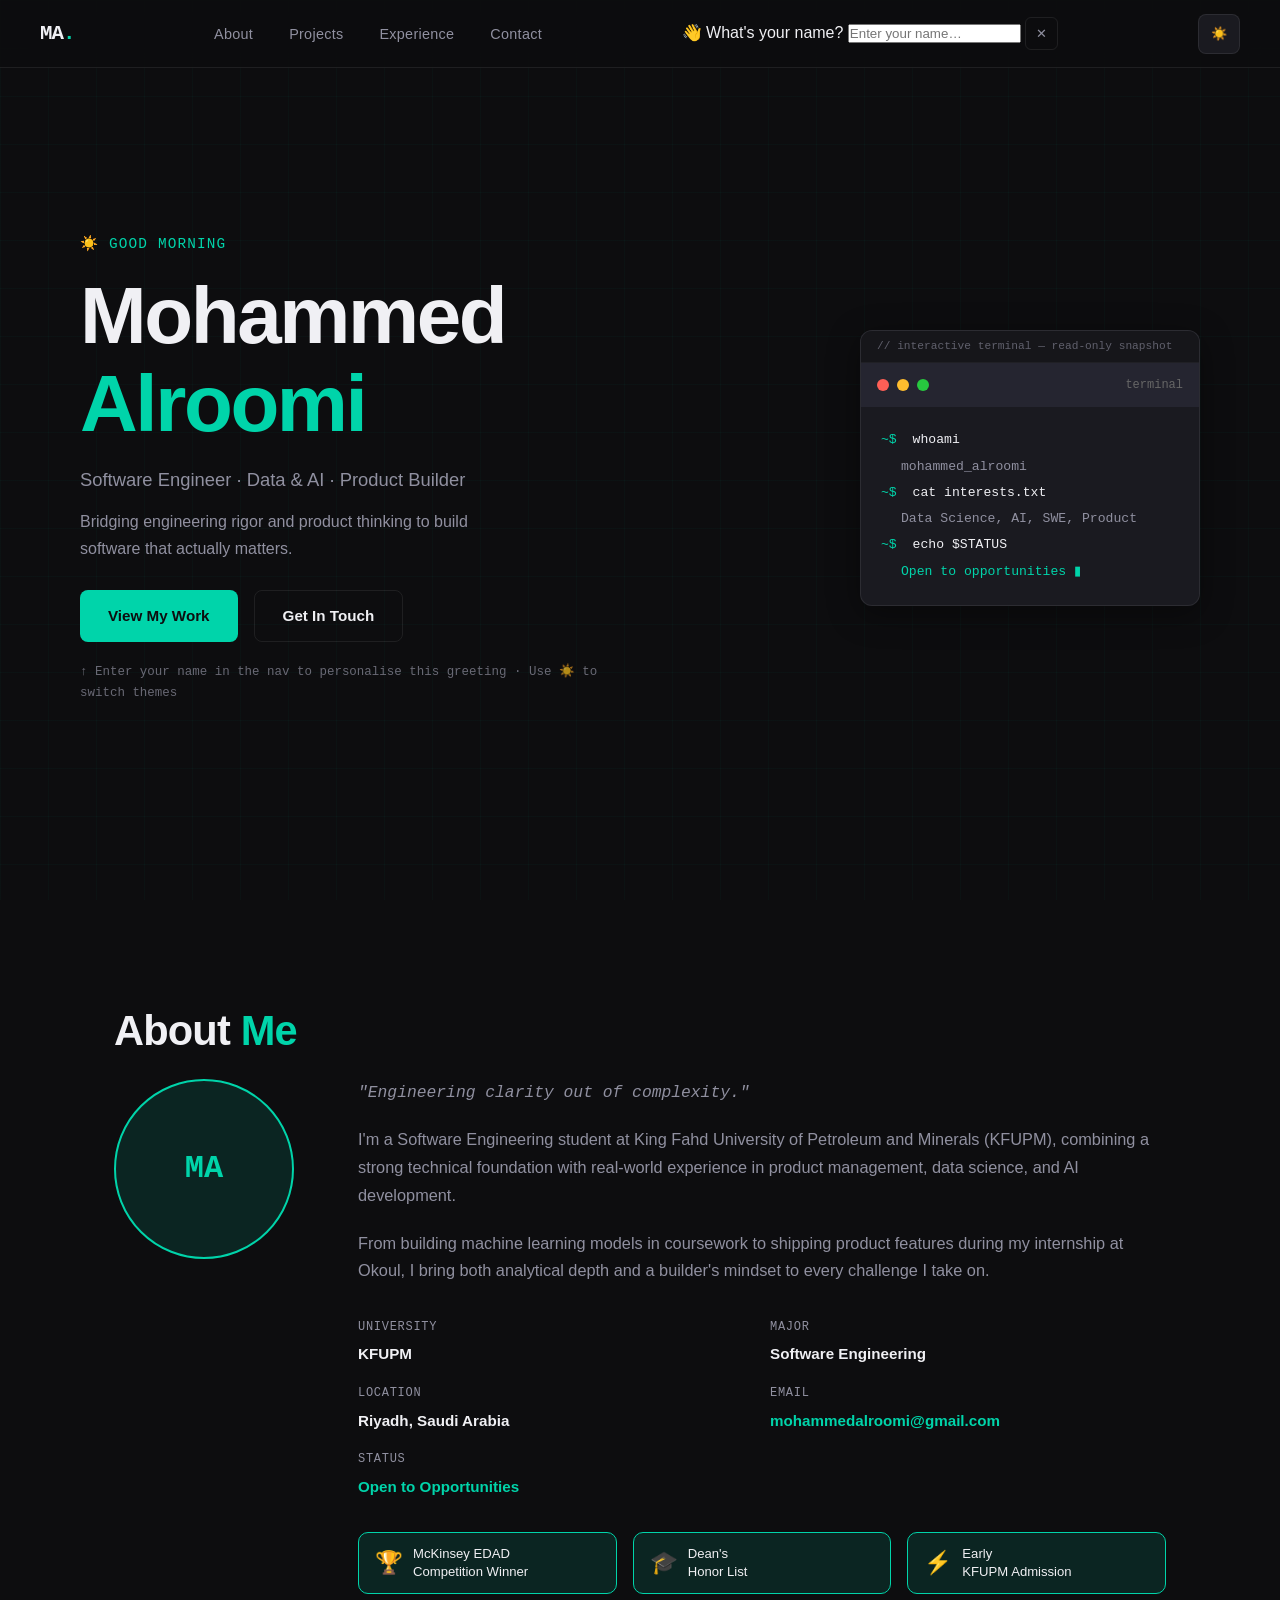
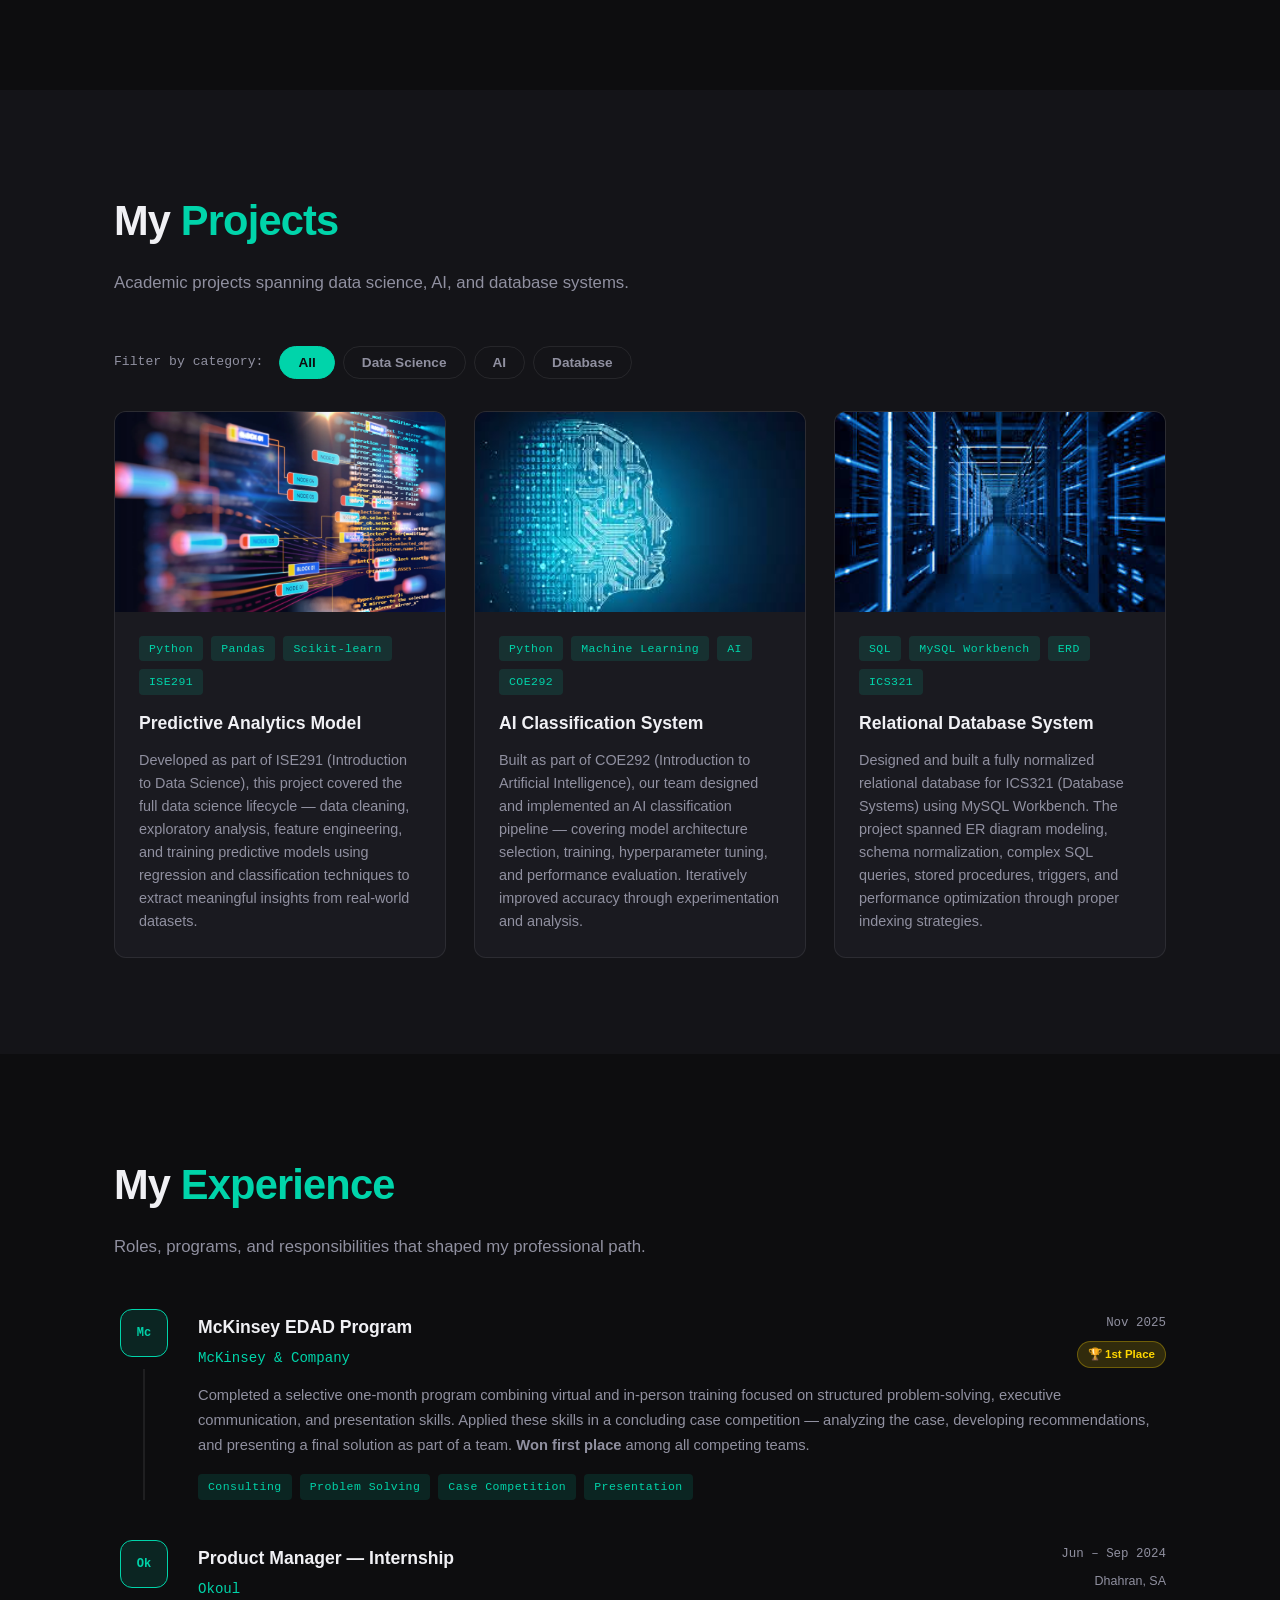
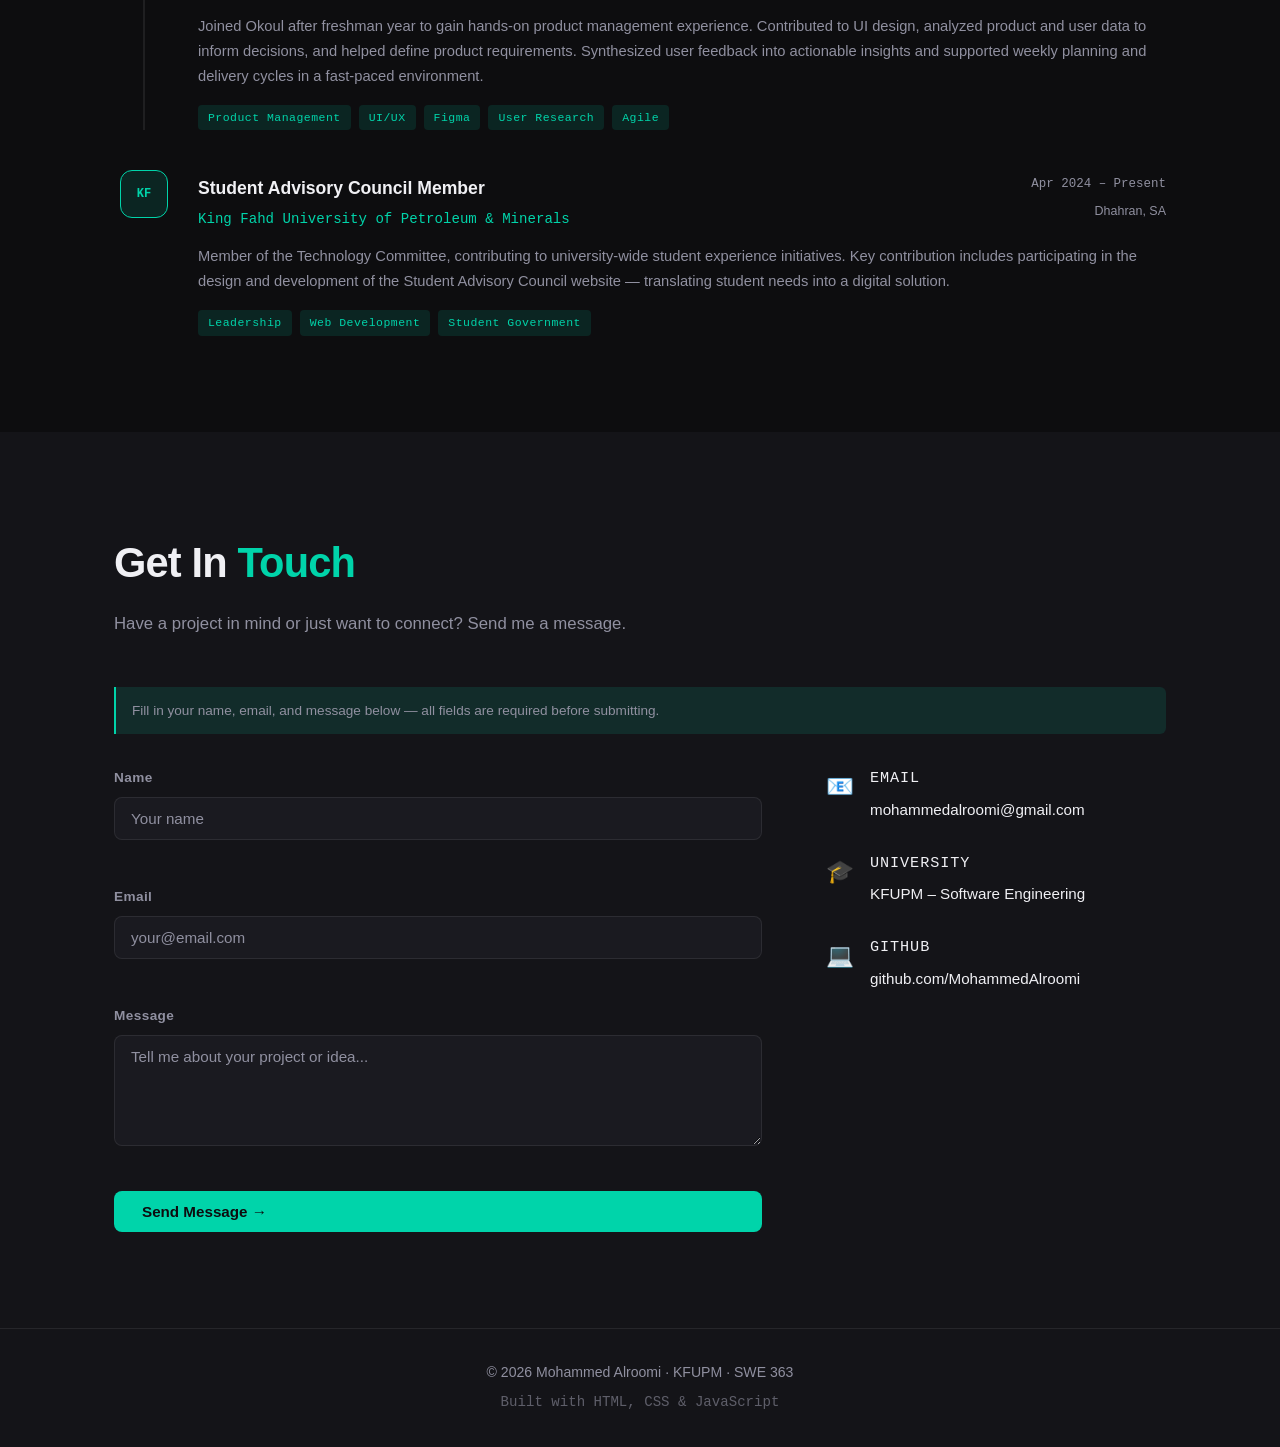
==== commit b74688a6: "Added greeting input to navbar and project filter buttons" ====
--- a/index.html
+++ b/index.html
@@ -15,16 +15,28 @@
   <nav class="navbar" id="navbar">
     <div class="nav-logo">MA<span class="accent">.</span></div>
     <ul class="nav-links">
-      <!-- Clicking a nav link activates the matching tab -->
-      <li><a href="#" class="nav-tab-link" data-tab="about">About</a></li>
-      <li><a href="#" class="nav-tab-link" data-tab="projects">Projects</a></li>
-      <li><a href="#" class="nav-tab-link" data-tab="experience">Experience</a></li>
-      <li><a href="#" class="nav-tab-link" data-tab="contact">Contact</a></li>
+      <li><a href="#about">About</a></li>
+      <li><a href="#projects">Projects</a></li>
+      <li><a href="#experience">Experience</a></li>
+      <li><a href="#contact">Contact</a></li>
     </ul>
+    <!-- FEATURE 1: Name input — type your name to personalise the greeting below -->
+    <div class="nav-greeting">
+      <span class="nav-greeting-label">👋 What's your name?</span>
+      <input
+        type="text"
+        id="visitorName"
+        class="nav-name-input"
+        placeholder="Enter your name…"
+        maxlength="30"
+        autocomplete="off"
+        title="Type your name to personalise the greeting"
+      />
+      <button class="greeting-clear" id="greetingClear" aria-label="Clear name" title="Clear saved name">✕</button>
+    </div>
     <!-- Click to switch between dark and light mode -->
     <button class="theme-toggle" id="themeToggle" aria-label="Toggle theme" title="Switch between dark and light mode">
       <span class="theme-icon">☀️</span>
-      <span class="theme-label">Light</span>
     </button>
     <button class="hamburger" id="hamburger" aria-label="Open menu">
       <span></span><span></span><span></span>
@@ -35,42 +47,21 @@
   <section class="hero" id="hero">
     <div class="hero-bg-grid"></div>
     <div class="hero-content">
-      <!-- Time-based greeting, personalised with user's name -->
+      <!-- Greeting updates with time of day + visitor's name -->
       <p class="hero-greeting" id="greeting">Good evening</p>
       <h1 class="hero-name">Mohammed<br /><span class="accent">Alroomi</span></h1>
       <p class="hero-tagline">Software Engineer · Data &amp; AI · Product Builder</p>
       <p class="hero-sub">
         Bridging engineering rigor and product thinking to build software that actually matters.
       </p>
-
-      <!-- ── FEATURE 1: Personalised Greeting Input ──
-           Type your name → greeting updates instantly.
-           Your name is saved and remembered on your next visit. -->
-      <div class="greeting-input-wrapper">
-        <label for="visitorName" class="greeting-input-label">
-          👋 What's your name? — I'll personalise the greeting for you.
-        </label>
-        <div class="greeting-input-row">
-          <input
-            type="text"
-            id="visitorName"
-            class="greeting-input"
-            placeholder="Enter your name…"
-            maxlength="30"
-            autocomplete="off"
-          />
-          <button class="greeting-clear" id="greetingClear" aria-label="Clear name" title="Clear saved name">✕</button>
-        </div>
-      </div>
-
       <div class="hero-cta">
-        <a href="#" class="btn btn-primary nav-tab-link" data-tab="projects">View My Work</a>
-        <a href="#" class="btn btn-outline nav-tab-link" data-tab="contact">Get In Touch</a>
-      </div>
-      <p class="hero-hint">Use <span class="accent">☀️</span> in the nav to switch themes · Use the tabs below to navigate</p>
+        <a href="#projects" class="btn btn-primary">View My Work</a>
+        <a href="#contact" class="btn btn-outline">Get In Touch</a>
+      </div>
+      <p class="hero-hint">↑ Enter your name in the nav to personalise this greeting · Use <span class="accent">☀️</span> to switch themes</p>
     </div>
     <div class="hero-terminal">
-      <div class="terminal-hint-label">// live snapshot — read only</div>
+      <div class="terminal-hint-label">// interactive terminal — read-only snapshot</div>
       <div class="terminal-bar">
         <span class="dot red"></span>
         <span class="dot yellow"></span>
@@ -88,78 +79,62 @@
     </div>
   </section>
 
-  <!-- ========== FEATURE 2: TAB NAVIGATION ──
-       Click a tab to show only that section.
-       Only one section is visible at a time. ========== -->
-  <div class="tab-nav-wrapper" id="tabNavWrapper">
-    <div class="tab-nav" role="tablist" aria-label="Portfolio sections">
-      <button class="tab-btn active" data-tab="about"      role="tab" aria-selected="true">About</button>
-      <button class="tab-btn"        data-tab="projects"   role="tab" aria-selected="false">Projects</button>
-      <button class="tab-btn"        data-tab="experience" role="tab" aria-selected="false">Experience</button>
-      <button class="tab-btn"        data-tab="contact"    role="tab" aria-selected="false">Contact</button>
-    </div>
-  </div>
-
-  <!-- ========== ABOUT TAB ========== -->
-  <section class="tab-section active" id="tab-about" role="tabpanel">
-    <div class="section">
-      <div class="container">
-        <h2 class="section-title">About <span class="accent">Me</span></h2>
-        <div class="about-grid">
-          <div class="about-image-wrapper">
-            <div class="about-image-placeholder">
-              <span>MA</span>
-            </div>
-          </div>
-          <div class="about-text">
-            <p class="about-tagline">"Engineering clarity out of complexity."</p>
-            <p>
-              I'm a Software Engineering student at King Fahd University of Petroleum and Minerals (KFUPM),
-              combining a strong technical foundation with real-world experience in product management,
-              data science, and AI development.
-            </p>
-            <p>
-              From building machine learning models in coursework to shipping product features during my
-              internship at Okoul, I bring both analytical depth and a builder's mindset to every challenge
-              I take on.
-            </p>
-            <div class="about-details">
-              <div class="detail-item">
-                <span class="detail-label">University</span>
-                <span class="detail-value">KFUPM</span>
-              </div>
-              <div class="detail-item">
-                <span class="detail-label">Major</span>
-                <span class="detail-value">Software Engineering</span>
-              </div>
-              <div class="detail-item">
-                <span class="detail-label">Location</span>
-                <span class="detail-value">Riyadh, Saudi Arabia</span>
-              </div>
-              <div class="detail-item">
-                <span class="detail-label">Email</span>
-                <span class="detail-value">
-                  <a href="mailto:mohammedalroomi@gmail.com">mohammedalroomi@gmail.com</a>
-                </span>
-              </div>
-              <div class="detail-item">
-                <span class="detail-label">Status</span>
-                <span class="detail-value status-open">Open to Opportunities</span>
-              </div>
-            </div>
-            <div class="achievements-strip">
-              <div class="achievement-badge">
-                <span class="badge-icon">🏆</span>
-                <span>McKinsey EDAD<br/>Competition Winner</span>
-              </div>
-              <div class="achievement-badge">
-                <span class="badge-icon">🎓</span>
-                <span>Dean's<br/>Honor List</span>
-              </div>
-              <div class="achievement-badge">
-                <span class="badge-icon">⚡</span>
-                <span>Early<br/>KFUPM Admission</span>
-              </div>
+  <!-- ========== ABOUT ========== -->
+  <section class="section" id="about">
+    <div class="container">
+      <h2 class="section-title">About <span class="accent">Me</span></h2>
+      <div class="about-grid">
+        <div class="about-image-wrapper">
+          <div class="about-image-placeholder"><span>MA</span></div>
+        </div>
+        <div class="about-text">
+          <p class="about-tagline">"Engineering clarity out of complexity."</p>
+          <p>
+            I'm a Software Engineering student at King Fahd University of Petroleum and Minerals (KFUPM),
+            combining a strong technical foundation with real-world experience in product management,
+            data science, and AI development.
+          </p>
+          <p>
+            From building machine learning models in coursework to shipping product features during my
+            internship at Okoul, I bring both analytical depth and a builder's mindset to every challenge
+            I take on.
+          </p>
+          <div class="about-details">
+            <div class="detail-item">
+              <span class="detail-label">University</span>
+              <span class="detail-value">KFUPM</span>
+            </div>
+            <div class="detail-item">
+              <span class="detail-label">Major</span>
+              <span class="detail-value">Software Engineering</span>
+            </div>
+            <div class="detail-item">
+              <span class="detail-label">Location</span>
+              <span class="detail-value">Riyadh, Saudi Arabia</span>
+            </div>
+            <div class="detail-item">
+              <span class="detail-label">Email</span>
+              <span class="detail-value">
+                <a href="mailto:mohammedalroomi@gmail.com">mohammedalroomi@gmail.com</a>
+              </span>
+            </div>
+            <div class="detail-item">
+              <span class="detail-label">Status</span>
+              <span class="detail-value status-open">Open to Opportunities</span>
+            </div>
+          </div>
+          <div class="achievements-strip">
+            <div class="achievement-badge">
+              <span class="badge-icon">🏆</span>
+              <span>McKinsey EDAD<br/>Competition Winner</span>
+            </div>
+            <div class="achievement-badge">
+              <span class="badge-icon">🎓</span>
+              <span>Dean's<br/>Honor List</span>
+            </div>
+            <div class="achievement-badge">
+              <span class="badge-icon">⚡</span>
+              <span>Early<br/>KFUPM Admission</span>
             </div>
           </div>
         </div>
@@ -167,271 +142,251 @@
     </div>
   </section>
 
-  <!-- ========== PROJECTS TAB ========== -->
-  <section class="tab-section section-alt" id="tab-projects" role="tabpanel" hidden>
-    <div class="section">
-      <div class="container">
-        <h2 class="section-title">My <span class="accent">Projects</span></h2>
-        <p class="section-sub">Academic projects spanning data science, AI, and database systems.</p>
-
-        <!-- ── FEATURE 3: Project Filter ──
-             Click a category button to show only matching projects.
-             "All" shows every project. -->
-        <div class="filter-bar">
-          <span class="filter-hint">Filter by category:</span>
-          <div class="filter-buttons" role="group" aria-label="Filter projects by category">
-            <button class="filter-btn active" data-filter="all">All</button>
-            <button class="filter-btn" data-filter="data-science">Data Science</button>
-            <button class="filter-btn" data-filter="ai">AI</button>
-            <button class="filter-btn" data-filter="database">Database</button>
-          </div>
-        </div>
-
-        <!-- Empty state — shown when no projects match the active filter -->
-        <p class="empty-state" id="emptyState" hidden>No projects found for this category.</p>
-
-        <div class="projects-grid" id="projectsGrid">
-
-          <!-- Project 1 -->
-          <div class="project-card" data-category="data-science">
-            <div class="project-image">
-              <img src="assets/images/Project1.webp" alt="Data Science Project"
-                   onerror="this.style.display='none'; this.nextElementSibling.style.display='flex';" />
-              <div class="project-img-fallback"><span>📊</span></div>
-            </div>
-            <div class="project-body">
-              <div class="project-tags">
-                <span class="tag">Python</span>
-                <span class="tag">Pandas</span>
-                <span class="tag">Scikit-learn</span>
-                <span class="tag">ISE291</span>
-              </div>
-              <h3 class="project-title">Predictive Analytics Model</h3>
-              <p class="project-desc">
-                Developed as part of ISE291 (Introduction to Data Science), this project covered
-                the full data science lifecycle — data cleaning, exploratory analysis, feature engineering,
-                and training predictive models using regression and classification techniques.
-              </p>
-            </div>
-          </div>
-
-          <!-- Project 2 -->
-          <div class="project-card" data-category="ai">
-            <div class="project-image">
-              <img src="assets/images/Project2.jpeg" alt="AI Project"
-                   onerror="this.style.display='none'; this.nextElementSibling.style.display='flex';" />
-              <div class="project-img-fallback"><span>🤖</span></div>
-            </div>
-            <div class="project-body">
-              <div class="project-tags">
-                <span class="tag">Python</span>
-                <span class="tag">Machine Learning</span>
-                <span class="tag">AI</span>
-                <span class="tag">COE292</span>
-              </div>
-              <h3 class="project-title">AI Classification System</h3>
-              <p class="project-desc">
-                Built as part of COE292 (Introduction to Artificial Intelligence), our team designed
-                and implemented an AI classification pipeline — covering model architecture selection,
-                training, hyperparameter tuning, and performance evaluation.
-              </p>
-            </div>
-          </div>
-
-          <!-- Project 3 -->
-          <div class="project-card" data-category="database">
-            <div class="project-image">
-              <img src="assets/images/Project3.jpeg" alt="Database Systems Project"
-                   onerror="this.style.display='none'; this.nextElementSibling.style.display='flex';" />
-              <div class="project-img-fallback"><span>🗄️</span></div>
-            </div>
-            <div class="project-body">
-              <div class="project-tags">
-                <span class="tag">SQL</span>
-                <span class="tag">MySQL Workbench</span>
-                <span class="tag">ERD</span>
-                <span class="tag">ICS321</span>
-              </div>
-              <h3 class="project-title">Relational Database System</h3>
-              <p class="project-desc">
-                Designed and built a fully normalized relational database for ICS321 (Database Systems)
-                using MySQL Workbench. The project spanned ER diagram modeling, schema normalization,
-                complex SQL queries, stored procedures, and performance optimization.
-              </p>
-            </div>
-          </div>
-
-        </div>
+  <!-- ========== PROJECTS ========== -->
+  <section class="section section-alt" id="projects">
+    <div class="container">
+      <h2 class="section-title">My <span class="accent">Projects</span></h2>
+      <p class="section-sub">Academic projects spanning data science, AI, and database systems.</p>
+
+      <!-- FEATURE 2: Project Filter — click a category to show only matching projects -->
+      <div class="filter-bar">
+        <span class="filter-hint">Filter by category:</span>
+        <div class="filter-buttons" role="group" aria-label="Filter projects by category">
+          <button class="filter-btn active" data-filter="all">All</button>
+          <button class="filter-btn" data-filter="data-science">Data Science</button>
+          <button class="filter-btn" data-filter="ai">AI</button>
+          <button class="filter-btn" data-filter="database">Database</button>
+        </div>
+      </div>
+      <p class="empty-state" id="emptyState" hidden>No projects found for this category.</p>
+
+      <div class="projects-grid" id="projectsGrid">
+
+        <div class="project-card" data-category="data-science">
+          <div class="project-image">
+            <img src="assets/images/Project1.webp" alt="Data Science Project"
+                 onerror="this.style.display='none'; this.nextElementSibling.style.display='flex';" />
+            <div class="project-img-fallback"><span>📊</span></div>
+          </div>
+          <div class="project-body">
+            <div class="project-tags">
+              <span class="tag">Python</span>
+              <span class="tag">Pandas</span>
+              <span class="tag">Scikit-learn</span>
+              <span class="tag">ISE291</span>
+            </div>
+            <h3 class="project-title">Predictive Analytics Model</h3>
+            <p class="project-desc">
+              Developed as part of ISE291 (Introduction to Data Science), this project covered
+              the full data science lifecycle — data cleaning, exploratory analysis, feature engineering,
+              and training predictive models using regression and classification techniques to extract
+              meaningful insights from real-world datasets.
+            </p>
+          </div>
+        </div>
+
+        <div class="project-card" data-category="ai">
+          <div class="project-image">
+            <img src="assets/images/Project2.jpeg" alt="AI Project"
+                 onerror="this.style.display='none'; this.nextElementSibling.style.display='flex';" />
+            <div class="project-img-fallback"><span>🤖</span></div>
+          </div>
+          <div class="project-body">
+            <div class="project-tags">
+              <span class="tag">Python</span>
+              <span class="tag">Machine Learning</span>
+              <span class="tag">AI</span>
+              <span class="tag">COE292</span>
+            </div>
+            <h3 class="project-title">AI Classification System</h3>
+            <p class="project-desc">
+              Built as part of COE292 (Introduction to Artificial Intelligence), our team designed
+              and implemented an AI classification pipeline — covering model architecture selection,
+              training, hyperparameter tuning, and performance evaluation. Iteratively improved accuracy
+              through experimentation and analysis.
+            </p>
+          </div>
+        </div>
+
+        <div class="project-card" data-category="database">
+          <div class="project-image">
+            <img src="assets/images/Project3.jpeg" alt="Database Systems Project"
+                 onerror="this.style.display='none'; this.nextElementSibling.style.display='flex';" />
+            <div class="project-img-fallback"><span>🗄️</span></div>
+          </div>
+          <div class="project-body">
+            <div class="project-tags">
+              <span class="tag">SQL</span>
+              <span class="tag">MySQL Workbench</span>
+              <span class="tag">ERD</span>
+              <span class="tag">ICS321</span>
+            </div>
+            <h3 class="project-title">Relational Database System</h3>
+            <p class="project-desc">
+              Designed and built a fully normalized relational database for ICS321 (Database Systems)
+              using MySQL Workbench. The project spanned ER diagram modeling, schema normalization,
+              complex SQL queries, stored procedures, triggers, and performance optimization
+              through proper indexing strategies.
+            </p>
+          </div>
+        </div>
+
       </div>
     </div>
   </section>
 
-  <!-- ========== EXPERIENCE TAB ========== -->
-  <section class="tab-section" id="tab-experience" role="tabpanel" hidden>
-    <div class="section">
-      <div class="container">
-        <h2 class="section-title">My <span class="accent">Experience</span></h2>
-        <p class="section-sub">Roles, programs, and responsibilities that shaped my professional path.</p>
-        <div class="experience-list">
-
-          <!-- McKinsey -->
-          <div class="exp-card">
-            <div class="exp-left">
-              <div class="exp-logo">Mc</div>
-              <div class="exp-line"></div>
-            </div>
-            <div class="exp-body">
-              <div class="exp-header">
-                <div>
-                  <h3 class="exp-role">McKinsey EDAD Program</h3>
-                  <p class="exp-company">McKinsey &amp; Company</p>
-                </div>
-                <div class="exp-meta">
-                  <span class="exp-date">Nov 2025</span>
-                  <span class="exp-badge win">🏆 1st Place</span>
-                </div>
-              </div>
-              <p class="exp-desc">
-                Completed a selective one-month program combining virtual and in-person training focused
-                on structured problem-solving, executive communication, and presentation skills.
-                Applied these skills in a concluding case competition — analyzing the case, developing
-                recommendations, and presenting a final solution as part of a team.
-                <strong>Won first place</strong> among all competing teams.
-              </p>
-              <div class="exp-tags">
-                <span class="tag">Consulting</span>
-                <span class="tag">Problem Solving</span>
-                <span class="tag">Case Competition</span>
-                <span class="tag">Presentation</span>
-              </div>
-            </div>
-          </div>
-
-          <!-- Okoul -->
-          <div class="exp-card">
-            <div class="exp-left">
-              <div class="exp-logo">Ok</div>
-              <div class="exp-line"></div>
-            </div>
-            <div class="exp-body">
-              <div class="exp-header">
-                <div>
-                  <h3 class="exp-role">Product Manager — Internship</h3>
-                  <p class="exp-company">Okoul</p>
-                </div>
-                <div class="exp-meta">
-                  <span class="exp-date">Jun – Sep 2024</span>
-                  <span class="exp-location">Dhahran, SA</span>
-                </div>
-              </div>
-              <p class="exp-desc">
-                Joined Okoul after freshman year to gain hands-on product management experience.
-                Contributed to UI design, analyzed product and user data to inform decisions,
-                and helped define product requirements. Synthesized user feedback into actionable
-                insights and supported weekly planning and delivery cycles in a fast-paced environment.
-              </p>
-              <div class="exp-tags">
-                <span class="tag">Product Management</span>
-                <span class="tag">UI/UX</span>
-                <span class="tag">Figma</span>
-                <span class="tag">User Research</span>
-                <span class="tag">Agile</span>
-              </div>
-            </div>
-          </div>
-
-          <!-- SAC -->
-          <div class="exp-card">
-            <div class="exp-left">
-              <div class="exp-logo">KF</div>
-            </div>
-            <div class="exp-body">
-              <div class="exp-header">
-                <div>
-                  <h3 class="exp-role">Student Advisory Council Member</h3>
-                  <p class="exp-company">King Fahd University of Petroleum &amp; Minerals</p>
-                </div>
-                <div class="exp-meta">
-                  <span class="exp-date">Apr 2024 – Present</span>
-                  <span class="exp-location">Dhahran, SA</span>
-                </div>
-              </div>
-              <p class="exp-desc">
-                Member of the Technology Committee, contributing to university-wide student experience
-                initiatives. Key contribution includes participating in the design and development of
-                the Student Advisory Council website — translating student needs into a digital solution.
-              </p>
-              <div class="exp-tags">
-                <span class="tag">Leadership</span>
-                <span class="tag">Web Development</span>
-                <span class="tag">Student Government</span>
-              </div>
-            </div>
-          </div>
-
-        </div>
+  <!-- ========== EXPERIENCE ========== -->
+  <section class="section" id="experience">
+    <div class="container">
+      <h2 class="section-title">My <span class="accent">Experience</span></h2>
+      <p class="section-sub">Roles, programs, and responsibilities that shaped my professional path.</p>
+      <div class="experience-list">
+
+        <div class="exp-card">
+          <div class="exp-left">
+            <div class="exp-logo">Mc</div>
+            <div class="exp-line"></div>
+          </div>
+          <div class="exp-body">
+            <div class="exp-header">
+              <div>
+                <h3 class="exp-role">McKinsey EDAD Program</h3>
+                <p class="exp-company">McKinsey &amp; Company</p>
+              </div>
+              <div class="exp-meta">
+                <span class="exp-date">Nov 2025</span>
+                <span class="exp-badge win">🏆 1st Place</span>
+              </div>
+            </div>
+            <p class="exp-desc">
+              Completed a selective one-month program combining virtual and in-person training focused
+              on structured problem-solving, executive communication, and presentation skills.
+              Applied these skills in a concluding case competition — analyzing the case, developing
+              recommendations, and presenting a final solution as part of a team.
+              <strong>Won first place</strong> among all competing teams.
+            </p>
+            <div class="exp-tags">
+              <span class="tag">Consulting</span>
+              <span class="tag">Problem Solving</span>
+              <span class="tag">Case Competition</span>
+              <span class="tag">Presentation</span>
+            </div>
+          </div>
+        </div>
+
+        <div class="exp-card">
+          <div class="exp-left">
+            <div class="exp-logo">Ok</div>
+            <div class="exp-line"></div>
+          </div>
+          <div class="exp-body">
+            <div class="exp-header">
+              <div>
+                <h3 class="exp-role">Product Manager — Internship</h3>
+                <p class="exp-company">Okoul</p>
+              </div>
+              <div class="exp-meta">
+                <span class="exp-date">Jun – Sep 2024</span>
+                <span class="exp-location">Dhahran, SA</span>
+              </div>
+            </div>
+            <p class="exp-desc">
+              Joined Okoul after freshman year to gain hands-on product management experience.
+              Contributed to UI design, analyzed product and user data to inform decisions,
+              and helped define product requirements. Synthesized user feedback into actionable
+              insights and supported weekly planning and delivery cycles in a fast-paced environment.
+            </p>
+            <div class="exp-tags">
+              <span class="tag">Product Management</span>
+              <span class="tag">UI/UX</span>
+              <span class="tag">Figma</span>
+              <span class="tag">User Research</span>
+              <span class="tag">Agile</span>
+            </div>
+          </div>
+        </div>
+
+        <div class="exp-card">
+          <div class="exp-left">
+            <div class="exp-logo">KF</div>
+          </div>
+          <div class="exp-body">
+            <div class="exp-header">
+              <div>
+                <h3 class="exp-role">Student Advisory Council Member</h3>
+                <p class="exp-company">King Fahd University of Petroleum &amp; Minerals</p>
+              </div>
+              <div class="exp-meta">
+                <span class="exp-date">Apr 2024 – Present</span>
+                <span class="exp-location">Dhahran, SA</span>
+              </div>
+            </div>
+            <p class="exp-desc">
+              Member of the Technology Committee, contributing to university-wide student experience
+              initiatives. Key contribution includes participating in the design and development of
+              the Student Advisory Council website — translating student needs into a digital solution.
+            </p>
+            <div class="exp-tags">
+              <span class="tag">Leadership</span>
+              <span class="tag">Web Development</span>
+              <span class="tag">Student Government</span>
+            </div>
+          </div>
+        </div>
+
       </div>
     </div>
   </section>
 
-  <!-- ========== CONTACT TAB ========== -->
-  <section class="tab-section section-alt" id="tab-contact" role="tabpanel" hidden>
-    <div class="section">
-      <div class="container">
-        <h2 class="section-title">Get In <span class="accent">Touch</span></h2>
-        <p class="section-sub">Have a project in mind or just want to connect? Send me a message.</p>
-        <!-- Form guide: all fields required before submitting -->
-        <p class="form-guide">
-          📋 Fill in all fields — name, a valid email, and a message of at least 10 characters — then hit <strong>Send Message</strong>.
-        </p>
-        <div class="contact-wrapper">
-          <form class="contact-form" id="contactForm" novalidate>
-            <div class="form-group">
-              <label for="name">Name</label>
-              <input type="text" id="name" name="name" placeholder="Your full name" required />
-              <span class="form-error" id="nameError"></span>
-            </div>
-            <div class="form-group">
-              <label for="email">Email</label>
-              <input type="email" id="email" name="email" placeholder="your@email.com" required />
-              <span class="form-error" id="emailError"></span>
-            </div>
-            <div class="form-group">
-              <label for="message">
-                Message
-                <span class="char-hint">(min. 10 characters)</span>
-              </label>
-              <textarea id="message" name="message" rows="5"
-                placeholder="Tell me about your project or idea..." required></textarea>
-              <span class="char-count" id="charCount">0 characters</span>
-              <span class="form-error" id="messageError"></span>
-            </div>
-            <button type="submit" class="btn btn-primary">Send Message →</button>
-            <div class="form-success" id="formSuccess">
-              ✅ Message received! I'll get back to you soon.
-            </div>
-          </form>
-          <div class="contact-info">
-            <div class="contact-item">
-              <span class="contact-icon">📧</span>
-              <div>
-                <p class="contact-label">Email</p>
-                <a href="mailto:mohammedalroomi@gmail.com">mohammedalroomi@gmail.com</a>
-              </div>
-            </div>
-            <div class="contact-item">
-              <span class="contact-icon">🎓</span>
-              <div>
-                <p class="contact-label">University</p>
-                <p>KFUPM – Software Engineering</p>
-              </div>
-            </div>
-            <div class="contact-item">
-              <span class="contact-icon">💻</span>
-              <div>
-                <p class="contact-label">GitHub</p>
-                <a href="https://github.com/MohammedAlroomi" target="_blank" rel="noopener">github.com/MohammedAlroomi</a>
-              </div>
+  <!-- ========== CONTACT ========== -->
+  <section class="section section-alt" id="contact">
+    <div class="container">
+      <h2 class="section-title">Get In <span class="accent">Touch</span></h2>
+      <p class="section-sub">Have a project in mind or just want to connect? Send me a message.</p>
+      <p class="form-guide">Fill in your name, email, and message below — all fields are required before submitting.</p>
+      <div class="contact-wrapper">
+        <form class="contact-form" id="contactForm" novalidate>
+          <div class="form-group">
+            <label for="name">Name</label>
+            <input type="text" id="name" name="name" placeholder="Your name" required />
+            <span class="form-error" id="nameError"></span>
+          </div>
+          <div class="form-group">
+            <label for="email">Email</label>
+            <input type="email" id="email" name="email" placeholder="your@email.com" required />
+            <span class="form-error" id="emailError"></span>
+          </div>
+          <div class="form-group">
+            <label for="message">Message</label>
+            <textarea id="message" name="message" rows="5"
+              placeholder="Tell me about your project or idea..." required></textarea>
+            <span class="form-error" id="messageError"></span>
+          </div>
+          <button type="submit" class="btn btn-primary">Send Message →</button>
+          <div class="form-success" id="formSuccess">
+            ✅ Message received! I'll get back to you soon.
+          </div>
+        </form>
+        <div class="contact-info">
+          <div class="contact-item">
+            <span class="contact-icon">📧</span>
+            <div>
+              <p class="contact-label">Email</p>
+              <a href="mailto:mohammedalroomi@gmail.com">mohammedalroomi@gmail.com</a>
+            </div>
+          </div>
+          <div class="contact-item">
+            <span class="contact-icon">🎓</span>
+            <div>
+              <p class="contact-label">University</p>
+              <p>KFUPM – Software Engineering</p>
+            </div>
+          </div>
+          <div class="contact-item">
+            <span class="contact-icon">💻</span>
+            <div>
+              <p class="contact-label">GitHub</p>
+              <a href="https://github.com/MohammedAlroomi" target="_blank" rel="noopener">github.com/MohammedAlroomi</a>
             </div>
           </div>
         </div>
--- a/css/styles.css
+++ b/css/styles.css
@@ -1,37 +1,38 @@
 /* ==========================================
    styles.css – Mohammed Alroomi Portfolio
    SWE 363 | KFUPM | 2026
+   Assignment 2 – Interactive Features
    ========================================== */
 
 /* ---------- CSS Custom Properties ---------- */
 :root {
-  --bg-primary: #0d0d0f;
-  --bg-secondary: #141418;
-  --bg-card: #1a1a20;
-  --text-primary: #f0f0f4;
-  --text-secondary: #9090a0;
-  --accent: #00d4aa;
-  --accent-dim: rgba(0, 212, 170, 0.12);
-  --border: rgba(255, 255, 255, 0.08);
-  --shadow: 0 8px 32px rgba(0, 0, 0, 0.4);
-  --radius: 12px;
-  --font-body: 'Sora', sans-serif;
-  --font-mono: 'Space Mono', monospace;
-  --nav-height: 68px;
-  --transition: 0.3s ease;
+  --bg-primary:    #0d0d0f;
+  --bg-secondary:  #141418;
+  --bg-card:       #1a1a20;
+  --text-primary:  #f0f0f4;
+  --text-secondary:#9090a0;
+  --accent:        #00d4aa;
+  --accent-dim:    rgba(0, 212, 170, 0.12);
+  --border:        rgba(255, 255, 255, 0.08);
+  --shadow:        0 8px 32px rgba(0, 0, 0, 0.4);
+  --radius:        12px;
+  --font-body:     'Sora', sans-serif;
+  --font-mono:     'Space Mono', monospace;
+  --nav-height:    68px;
+  --transition:    0.3s ease;
 }
 
 /* Light theme overrides */
 .light-theme {
-  --bg-primary: #f4f4f8;
-  --bg-secondary: #ffffff;
-  --bg-card: #ffffff;
-  --text-primary: #12121a;
-  --text-secondary: #5a5a6a;
-  --accent: #007a60;
-  --accent-dim: rgba(0, 122, 96, 0.1);
-  --border: rgba(0, 0, 0, 0.08);
-  --shadow: 0 8px 32px rgba(0, 0, 0, 0.1);
+  --bg-primary:    #f4f4f8;
+  --bg-secondary:  #ffffff;
+  --bg-card:       #ffffff;
+  --text-primary:  #12121a;
+  --text-secondary:#5a5a6a;
+  --accent:        #007a60;
+  --accent-dim:    rgba(0, 122, 96, 0.1);
+  --border:        rgba(0, 0, 0, 0.08);
+  --shadow:        0 8px 32px rgba(0, 0, 0, 0.1);
 }
 
 /* ---------- Reset & Base ---------- */
@@ -138,7 +139,6 @@
   transform: translateY(-2px);
 }
 
-
 /* ---------- Navbar ---------- */
 .navbar {
   position: fixed;
@@ -152,6 +152,7 @@
   justify-content: space-between;
   padding: 0 40px;
   background-color: rgba(13, 13, 15, 0.85);
+  -webkit-backdrop-filter: blur(12px);
   backdrop-filter: blur(12px);
   border-bottom: 1px solid var(--border);
   transition: background-color var(--transition);
@@ -182,7 +183,8 @@
   transition: color var(--transition);
 }
 
-.nav-links a:hover {
+.nav-links a:hover,
+.nav-links a.active {
   color: var(--text-primary);
   opacity: 1;
 }
@@ -191,19 +193,23 @@
   background: var(--bg-card);
   border: 1px solid var(--border);
   border-radius: 8px;
-  width: 40px;
   height: 40px;
+  padding: 0 12px;
   cursor: pointer;
   display: flex;
   align-items: center;
-  justify-content: center;
-  font-size: 1.1rem;
+  gap: 6px;
+  font-size: 1rem;
+  color: var(--text-secondary);
+  font-family: var(--font-body);
+  font-size: 0.82rem;
   transition: all var(--transition);
 }
 
 .theme-toggle:hover {
   border-color: var(--accent);
-  transform: scale(1.05);
+  color: var(--text-primary);
+  transform: scale(1.03);
 }
 
 .hamburger {
@@ -238,7 +244,6 @@
   position: relative;
 }
 
-/* Subtle grid background */
 .hero-bg-grid {
   position: fixed;
   inset: 0;
@@ -262,6 +267,7 @@
   margin-bottom: 16px;
   letter-spacing: 0.08em;
   text-transform: uppercase;
+  transition: all 0.4s ease;
 }
 
 .hero-name {
@@ -282,14 +288,84 @@
 .hero-sub {
   font-size: 1rem;
   color: var(--text-secondary);
-  margin-bottom: 36px;
+  margin-bottom: 28px;
   max-width: 420px;
+}
+
+/* ── Feature 1: Personalised Greeting Input ── */
+.greeting-input-wrapper {
+  margin-bottom: 28px;
+  padding: 16px 20px;
+  background: var(--accent-dim);
+  border: 1px solid var(--accent);
+  border-radius: var(--radius);
+  max-width: 420px;
+}
+
+.greeting-input-label {
+  display: block;
+  font-size: 0.82rem;
+  color: var(--text-secondary);
+  margin-bottom: 10px;
+  font-family: var(--font-mono);
+}
+
+.greeting-input-row {
+  display: flex;
+  gap: 8px;
+  align-items: center;
+}
+
+.greeting-input {
+  flex: 1;
+  background: var(--bg-card);
+  border: 1px solid var(--border);
+  border-radius: 8px;
+  padding: 10px 14px;
+  font-family: var(--font-body);
+  font-size: 0.92rem;
+  color: var(--text-primary);
+  transition: border-color var(--transition);
+}
+
+.greeting-input:focus {
+  outline: none;
+  border-color: var(--accent);
+}
+
+.greeting-input::placeholder {
+  color: var(--text-secondary);
+}
+
+.greeting-clear {
+  background: none;
+  border: 1px solid var(--border);
+  border-radius: 6px;
+  color: var(--text-secondary);
+  font-size: 0.82rem;
+  padding: 8px 10px;
+  cursor: pointer;
+  transition: all var(--transition);
+  flex-shrink: 0;
+}
+
+.greeting-clear:hover {
+  border-color: #ff5f56;
+  color: #ff5f56;
 }
 
 .hero-cta {
   display: flex;
   gap: 16px;
   flex-wrap: wrap;
+  margin-bottom: 20px;
+}
+
+.hero-hint {
+  font-size: 0.78rem;
+  color: var(--text-secondary);
+  font-family: var(--font-mono);
+  opacity: 0.7;
 }
 
 /* Terminal widget */
@@ -303,6 +379,16 @@
   font-family: var(--font-mono);
 }
 
+.terminal-hint-label {
+  font-family: var(--font-mono);
+  font-size: 0.7rem;
+  color: var(--text-secondary);
+  background: var(--bg-secondary);
+  padding: 6px 16px;
+  border-bottom: 1px solid var(--border);
+  opacity: 0.6;
+}
+
 .terminal-bar {
   background: #252530;
   padding: 12px 16px;
@@ -342,18 +428,68 @@
   padding-left: 20px;
 }
 
-.t-blink {
-  color: var(--accent);
-}
-
-.t-blink::after {
-  content: '';
-  animation: blink 1s step-end infinite;
-}
+.t-blink { color: var(--accent); }
 
 @keyframes blink {
   0%, 100% { opacity: 1; }
   50%       { opacity: 0; }
+}
+
+/* ── Feature 2: Tab Navigation ── */
+.tab-nav-wrapper {
+  position: sticky;
+  top: var(--nav-height);
+  z-index: 900;
+  background-color: var(--bg-secondary);
+  border-bottom: 1px solid var(--border);
+  border-top: 1px solid var(--border);
+}
+
+.tab-nav {
+  max-width: 1100px;
+  margin: 0 auto;
+  padding: 0 24px;
+  display: flex;
+  gap: 4px;
+}
+
+.tab-btn {
+  padding: 16px 24px;
+  background: none;
+  border: none;
+  border-bottom: 2px solid transparent;
+  font-family: var(--font-body);
+  font-size: 0.92rem;
+  font-weight: 600;
+  color: var(--text-secondary);
+  cursor: pointer;
+  transition: all var(--transition);
+  white-space: nowrap;
+}
+
+.tab-btn:hover {
+  color: var(--text-primary);
+}
+
+/* Active tab indicator */
+.tab-btn.active {
+  color: var(--accent);
+  border-bottom-color: var(--accent);
+}
+
+/* Tab section visibility — only active tab is shown */
+.tab-section {
+  display: block;
+  animation: tabFadeIn 0.35s ease;
+}
+
+.tab-section[hidden] {
+  display: none;
+}
+
+@keyframes tabFadeIn {
+  from { opacity: 0; transform: translateY(10px); }
+  to   { opacity: 1; transform: translateY(0); }
 }
 
 /* ---------- About ---------- */
@@ -416,8 +552,97 @@
   color: var(--text-primary);
 }
 
-.status-open {
-  color: var(--accent);
+.status-open { color: var(--accent); }
+
+.about-tagline {
+  font-family: var(--font-mono);
+  font-size: 1rem;
+  color: var(--accent);
+  margin-bottom: 20px;
+  font-style: italic;
+}
+
+.achievements-strip {
+  display: flex;
+  gap: 16px;
+  flex-wrap: wrap;
+  margin-top: 32px;
+}
+
+.achievement-badge {
+  display: flex;
+  align-items: center;
+  gap: 10px;
+  background: var(--accent-dim);
+  border: 1px solid var(--accent);
+  border-radius: 10px;
+  padding: 12px 16px;
+  font-size: 0.82rem;
+  line-height: 1.4;
+  color: var(--text-primary);
+  flex: 1;
+  min-width: 140px;
+}
+
+.badge-icon {
+  font-size: 1.4rem;
+  flex-shrink: 0;
+}
+
+/* ── Feature 3: Project Filter ── */
+.filter-bar {
+  display: flex;
+  align-items: center;
+  gap: 16px;
+  flex-wrap: wrap;
+  margin-bottom: 32px;
+}
+
+.filter-hint {
+  font-size: 0.82rem;
+  font-family: var(--font-mono);
+  color: var(--text-secondary);
+  white-space: nowrap;
+}
+
+.filter-buttons {
+  display: flex;
+  gap: 8px;
+  flex-wrap: wrap;
+}
+
+.filter-btn {
+  padding: 8px 18px;
+  border-radius: 20px;
+  border: 1px solid var(--border);
+  background: transparent;
+  font-family: var(--font-body);
+  font-size: 0.85rem;
+  font-weight: 600;
+  color: var(--text-secondary);
+  cursor: pointer;
+  transition: all var(--transition);
+}
+
+.filter-btn:hover {
+  border-color: var(--accent);
+  color: var(--accent);
+}
+
+/* Active filter button */
+.filter-btn.active {
+  background: var(--accent);
+  border-color: var(--accent);
+  color: #0d0d0f;
+}
+
+/* Empty state for filtered projects */
+.empty-state {
+  text-align: center;
+  padding: 48px 24px;
+  color: var(--text-secondary);
+  font-size: 0.95rem;
+  font-family: var(--font-mono);
 }
 
 /* ---------- Projects ---------- */
@@ -432,27 +657,32 @@
   border: 1px solid var(--border);
   border-radius: var(--radius);
   overflow: hidden;
-  transition: transform var(--transition), box-shadow var(--transition), border-color var(--transition);
+  transition: transform var(--transition), box-shadow var(--transition), opacity 0.3s ease;
 }
 
 .project-card:hover {
   transform: translateY(-4px);
   box-shadow: var(--shadow);
-  border-color: var(--accent);
+}
+
+/* Hidden card during filtering */
+.project-card.hidden {
+  display: none;
 }
 
 .project-image {
-  height: 160px;
-  background: var(--bg-secondary);
+  width: 100%;
+  height: 200px;
   overflow: hidden;
   position: relative;
+  background: var(--bg-secondary);
 }
 
 .project-image img {
   width: 100%;
   height: 100%;
   object-fit: cover;
-  transition: transform var(--transition);
+  transition: transform 0.4s ease;
 }
 
 .project-card:hover .project-image img {
@@ -460,12 +690,12 @@
 }
 
 .project-img-fallback {
-  display: flex;
-  align-items: center;
-  justify-content: center;
+  display: none;
   width: 100%;
   height: 100%;
-  font-size: 2.8rem;
+  align-items: center;
+  justify-content: center;
+  font-size: 3rem;
   background: var(--accent-dim);
 }
 
@@ -500,40 +730,132 @@
 .project-desc {
   font-size: 0.9rem;
   color: var(--text-secondary);
-  margin-bottom: 20px;
   line-height: 1.6;
 }
 
-/* ---------- UX Guidance Hints ---------- */
-.hero-hint {
+/* ---------- Experience ---------- */
+.experience-list {
+  display: flex;
+  flex-direction: column;
+}
+
+.exp-card {
+  display: grid;
+  grid-template-columns: 60px 1fr;
+  gap: 24px;
+  padding-bottom: 40px;
+}
+
+.exp-card:last-child { padding-bottom: 0; }
+
+.exp-left {
+  display: flex;
+  flex-direction: column;
+  align-items: center;
+}
+
+.exp-logo {
+  width: 48px;
+  height: 48px;
+  border-radius: 12px;
+  background: var(--accent-dim);
+  border: 1px solid var(--accent);
+  display: flex;
+  align-items: center;
+  justify-content: center;
+  font-family: var(--font-mono);
+  font-size: 0.75rem;
+  font-weight: 700;
+  color: var(--accent);
+  flex-shrink: 0;
+}
+
+.exp-line {
+  width: 2px;
+  flex: 1;
+  background: var(--border);
+  margin-top: 12px;
+}
+
+.exp-body { padding-top: 4px; }
+
+.exp-header {
+  display: flex;
+  justify-content: space-between;
+  align-items: flex-start;
+  flex-wrap: wrap;
+  gap: 8px;
+  margin-bottom: 12px;
+}
+
+.exp-role {
+  font-size: 1.1rem;
+  font-weight: 700;
+  color: var(--text-primary);
+  margin-bottom: 4px;
+}
+
+.exp-company {
+  font-size: 0.88rem;
+  color: var(--accent);
+  font-family: var(--font-mono);
+}
+
+.exp-meta {
+  display: flex;
+  flex-direction: column;
+  align-items: flex-end;
+  gap: 6px;
+}
+
+.exp-date {
+  font-family: var(--font-mono);
   font-size: 0.78rem;
   color: var(--text-secondary);
-  margin-top: 20px;
-  font-family: var(--font-mono);
-  opacity: 0.7;
-}
-
-.terminal-hint-label {
-  font-family: var(--font-mono);
-  font-size: 0.7rem;
-  color: var(--text-secondary);
-  background: var(--bg-secondary);
-  padding: 6px 16px;
-  border-bottom: 1px solid var(--border);
-  opacity: 0.6;
-}
-
+}
+
+.exp-location {
+  font-size: 0.78rem;
+  color: var(--text-secondary);
+}
+
+.exp-badge {
+  font-size: 0.72rem;
+  padding: 3px 10px;
+  border-radius: 20px;
+  font-weight: 600;
+}
+
+.exp-badge.win {
+  background: rgba(255, 215, 0, 0.15);
+  color: #ffd700;
+  border: 1px solid rgba(255, 215, 0, 0.3);
+}
+
+.exp-desc {
+  font-size: 0.92rem;
+  color: var(--text-secondary);
+  line-height: 1.7;
+  margin-bottom: 16px;
+}
+
+.exp-tags {
+  display: flex;
+  flex-wrap: wrap;
+  gap: 8px;
+}
+
+/* ---------- Contact ---------- */
 .form-guide {
   font-size: 0.85rem;
   color: var(--text-secondary);
-  margin-bottom: 28px;
-  padding: 10px 14px;
+  margin-bottom: 32px;
+  padding: 12px 16px;
   border-left: 2px solid var(--accent);
   background: var(--accent-dim);
   border-radius: 0 6px 6px 0;
 }
 
-/* ---------- Contact ---------- */
 .contact-wrapper {
   display: grid;
   grid-template-columns: 1fr 340px;
@@ -558,6 +880,13 @@
   font-weight: 600;
   color: var(--text-secondary);
   letter-spacing: 0.03em;
+}
+
+.char-hint {
+  font-size: 0.75rem;
+  font-weight: 400;
+  color: var(--text-secondary);
+  margin-left: 6px;
 }
 
 .form-group input,
@@ -584,10 +913,18 @@
   color: var(--text-secondary);
 }
 
+.char-count {
+  font-size: 0.75rem;
+  font-family: var(--font-mono);
+  color: var(--text-secondary);
+}
+
 .form-error {
   font-size: 0.8rem;
   color: #ff5f56;
   min-height: 1em;
+  /* Animated error appearance */
+  transition: all 0.2s ease;
 }
 
 .form-success {
@@ -598,10 +935,15 @@
   padding: 14px 18px;
   font-size: 0.92rem;
   color: var(--accent);
-}
-
-.form-success.visible {
-  display: block;
+  /* Smooth fade-in animation */
+  animation: fadeInUp 0.4s ease;
+}
+
+.form-success.visible { display: block; }
+
+@keyframes fadeInUp {
+  from { opacity: 0; transform: translateY(8px); }
+  to   { opacity: 1; transform: translateY(0); }
 }
 
 .contact-info {
@@ -631,7 +973,8 @@
   margin-bottom: 4px;
 }
 
-.contact-item p, .contact-item a {
+.contact-item p,
+.contact-item a {
   font-size: 0.95rem;
   color: var(--text-primary);
   word-break: break-all;
@@ -655,6 +998,18 @@
   font-size: 0.75rem;
   margin-top: 6px;
   opacity: 0.6;
+}
+
+/* ---------- Scroll Fade-in Animations ---------- */
+.fade-in {
+  opacity: 0;
+  transform: translateY(24px);
+  transition: opacity 0.6s ease, transform 0.6s ease;
+}
+
+.fade-in.visible {
+  opacity: 1;
+  transform: translateY(0);
 }
 
 /* ---------- Responsive ---------- */
@@ -667,8 +1022,9 @@
 
   .hero-content { max-width: 100%; }
   .hero-cta { justify-content: center; }
-  .hero-sub { margin: 0 auto 36px; }
+  .hero-sub { margin: 0 auto 28px; }
   .hero-terminal { width: 100%; max-width: 420px; }
+  .greeting-input-wrapper { max-width: 100%; text-align: left; }
 
   .about-grid {
     grid-template-columns: 1fr;
@@ -692,6 +1048,36 @@
   .hamburger { display: flex; }
   .section { padding: 72px 0; }
   .about-details { grid-template-columns: 1fr; }
+  .tab-btn { padding: 14px 14px; font-size: 0.82rem; }
+
+  .exp-card {
+    grid-template-columns: 1fr;
+    gap: 12px;
+  }
+
+  .exp-left {
+    flex-direction: row;
+    align-items: center;
+    gap: 12px;
+  }
+
+  .exp-line {
+    width: auto;
+    flex: 1;
+    height: 2px;
+    margin-top: 0;
+  }
+
+  .exp-header { flex-direction: column; }
+
+  .exp-meta {
+    align-items: flex-start;
+    flex-direction: row;
+    flex-wrap: wrap;
+    gap: 8px;
+  }
+
+  .achievements-strip { flex-direction: column; }
 }
 
 /* Mobile nav open state */
@@ -708,204 +1094,3 @@
   gap: 20px;
   z-index: 999;
 }
-
-/* ---------- Scroll Fade-in Animations ---------- */
-.fade-in {
-  opacity: 0;
-  transform: translateY(24px);
-  transition: opacity 0.6s ease, transform 0.6s ease;
-}
-
-.fade-in.visible {
-  opacity: 1;
-  transform: translateY(0);
-}
-
-/* ---------- About Tagline & Achievements ---------- */
-.about-tagline {
-  font-family: var(--font-mono);
-  font-size: 1rem;
-  color: var(--accent);
-  margin-bottom: 20px;
-  font-style: italic;
-}
-
-.achievements-strip {
-  display: flex;
-  gap: 16px;
-  flex-wrap: wrap;
-  margin-top: 32px;
-}
-
-.achievement-badge {
-  display: flex;
-  align-items: center;
-  gap: 10px;
-  background: var(--accent-dim);
-  border: 1px solid var(--accent);
-  border-radius: 10px;
-  padding: 12px 16px;
-  font-size: 0.82rem;
-  line-height: 1.4;
-  color: var(--text-primary);
-  flex: 1;
-  min-width: 140px;
-}
-
-.badge-icon {
-  font-size: 1.4rem;
-  flex-shrink: 0;
-}
-
-/* ---------- Experience ---------- */
-.experience-list {
-  display: flex;
-  flex-direction: column;
-  gap: 0;
-}
-
-.exp-card {
-  display: grid;
-  grid-template-columns: 60px 1fr;
-  gap: 24px;
-  padding-bottom: 40px;
-}
-
-.exp-card:last-child {
-  padding-bottom: 0;
-}
-
-.exp-left {
-  display: flex;
-  flex-direction: column;
-  align-items: center;
-}
-
-.exp-logo {
-  width: 48px;
-  height: 48px;
-  border-radius: 12px;
-  background: var(--accent-dim);
-  border: 1px solid var(--accent);
-  display: flex;
-  align-items: center;
-  justify-content: center;
-  font-family: var(--font-mono);
-  font-size: 0.75rem;
-  font-weight: 700;
-  color: var(--accent);
-  flex-shrink: 0;
-}
-
-.exp-line {
-  width: 2px;
-  flex: 1;
-  background: var(--border);
-  margin-top: 12px;
-}
-
-.exp-body {
-  padding-top: 4px;
-}
-
-.exp-header {
-  display: flex;
-  justify-content: space-between;
-  align-items: flex-start;
-  flex-wrap: wrap;
-  gap: 8px;
-  margin-bottom: 12px;
-}
-
-.exp-role {
-  font-size: 1.1rem;
-  font-weight: 700;
-  color: var(--text-primary);
-  margin-bottom: 4px;
-}
-
-.exp-company {
-  font-size: 0.88rem;
-  color: var(--accent);
-  font-family: var(--font-mono);
-}
-
-.exp-meta {
-  display: flex;
-  flex-direction: column;
-  align-items: flex-end;
-  gap: 6px;
-}
-
-.exp-date {
-  font-family: var(--font-mono);
-  font-size: 0.78rem;
-  color: var(--text-secondary);
-}
-
-.exp-location {
-  font-size: 0.78rem;
-  color: var(--text-secondary);
-}
-
-.exp-badge {
-  font-size: 0.72rem;
-  padding: 3px 10px;
-  border-radius: 20px;
-  font-weight: 600;
-}
-
-.exp-badge.win {
-  background: rgba(255, 215, 0, 0.15);
-  color: #ffd700;
-  border: 1px solid rgba(255, 215, 0, 0.3);
-}
-
-.exp-desc {
-  font-size: 0.92rem;
-  color: var(--text-secondary);
-  line-height: 1.7;
-  margin-bottom: 16px;
-}
-
-.exp-tags {
-  display: flex;
-  flex-wrap: wrap;
-  gap: 8px;
-}
-
-/* Responsive for experience */
-@media (max-width: 640px) {
-  .exp-card {
-    grid-template-columns: 1fr;
-    gap: 12px;
-  }
-
-  .exp-left {
-    flex-direction: row;
-    align-items: center;
-    gap: 12px;
-  }
-
-  .exp-line {
-    width: auto;
-    flex: 1;
-    height: 2px;
-    margin-top: 0;
-  }
-
-  .exp-header {
-    flex-direction: column;
-  }
-
-  .exp-meta {
-    align-items: flex-start;
-    flex-direction: row;
-    flex-wrap: wrap;
-    gap: 8px;
-  }
-
-  .achievements-strip {
-    flex-direction: column;
-  }
-}
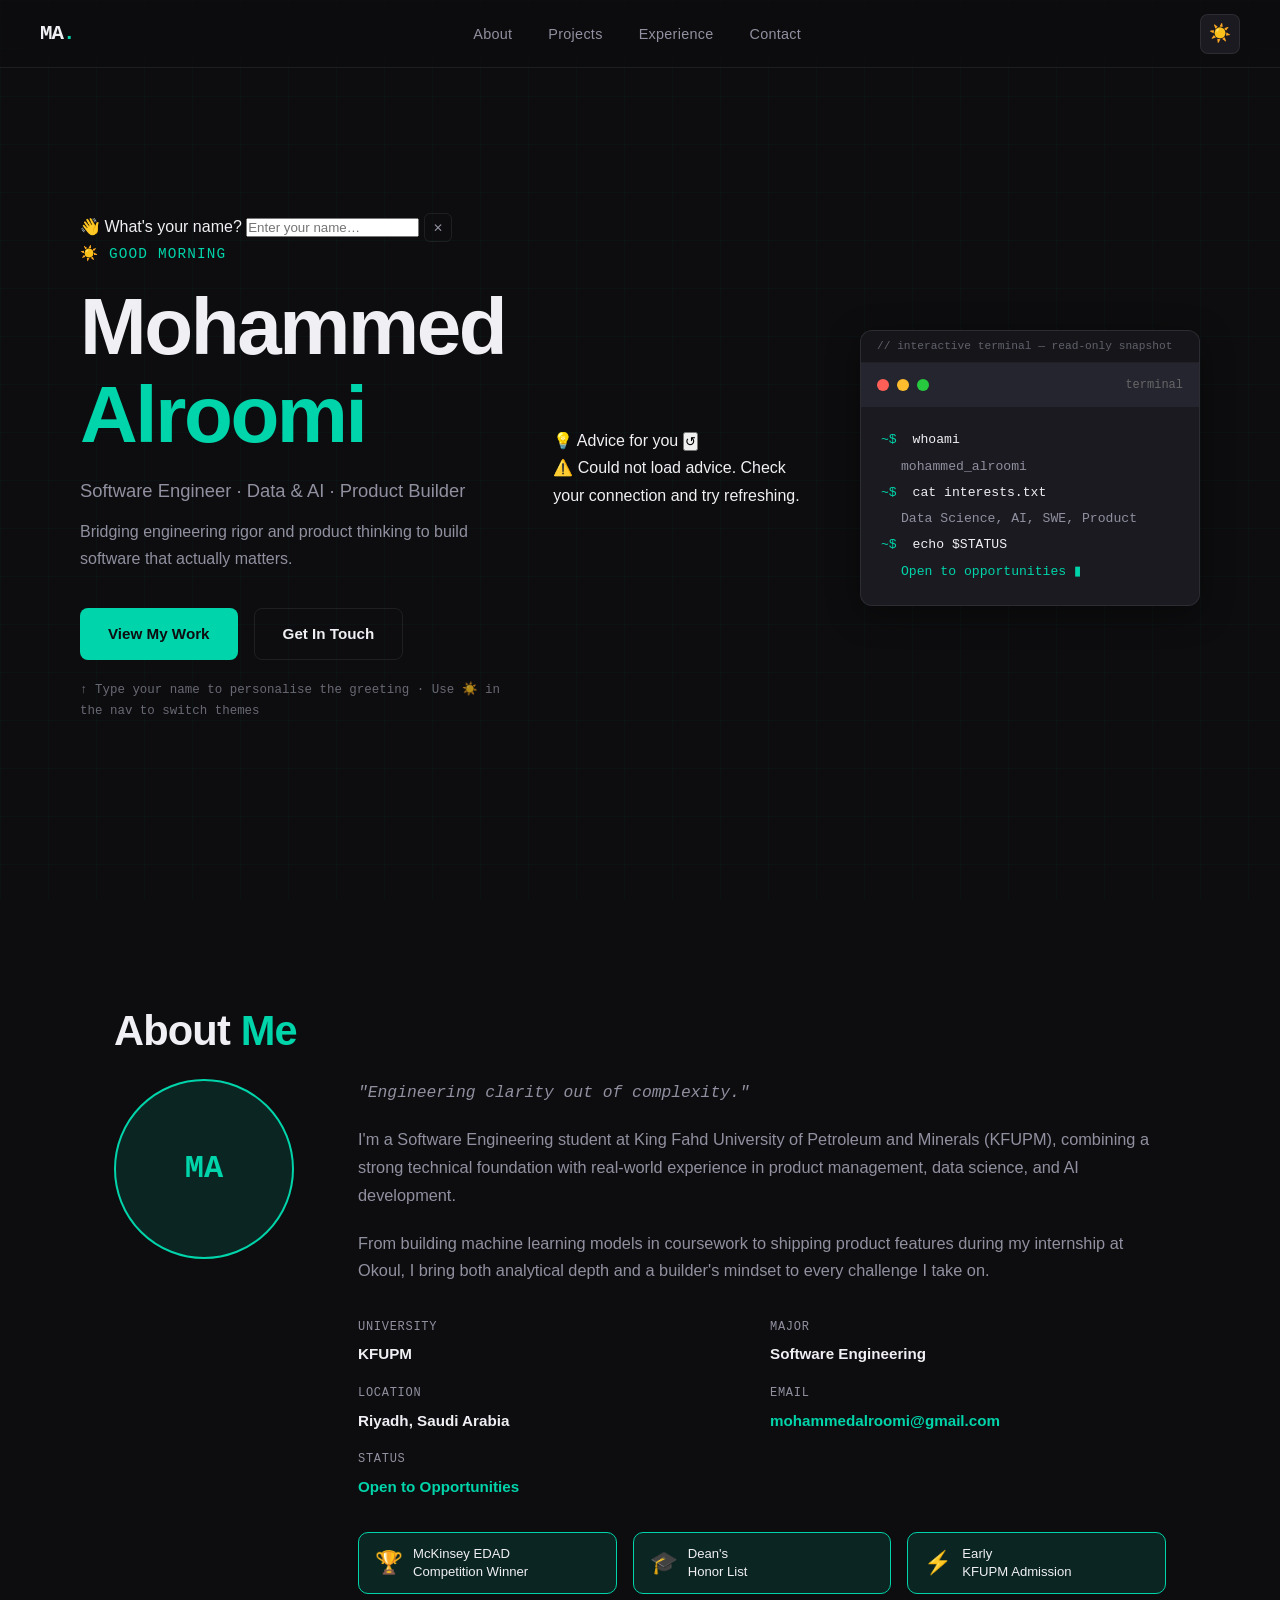
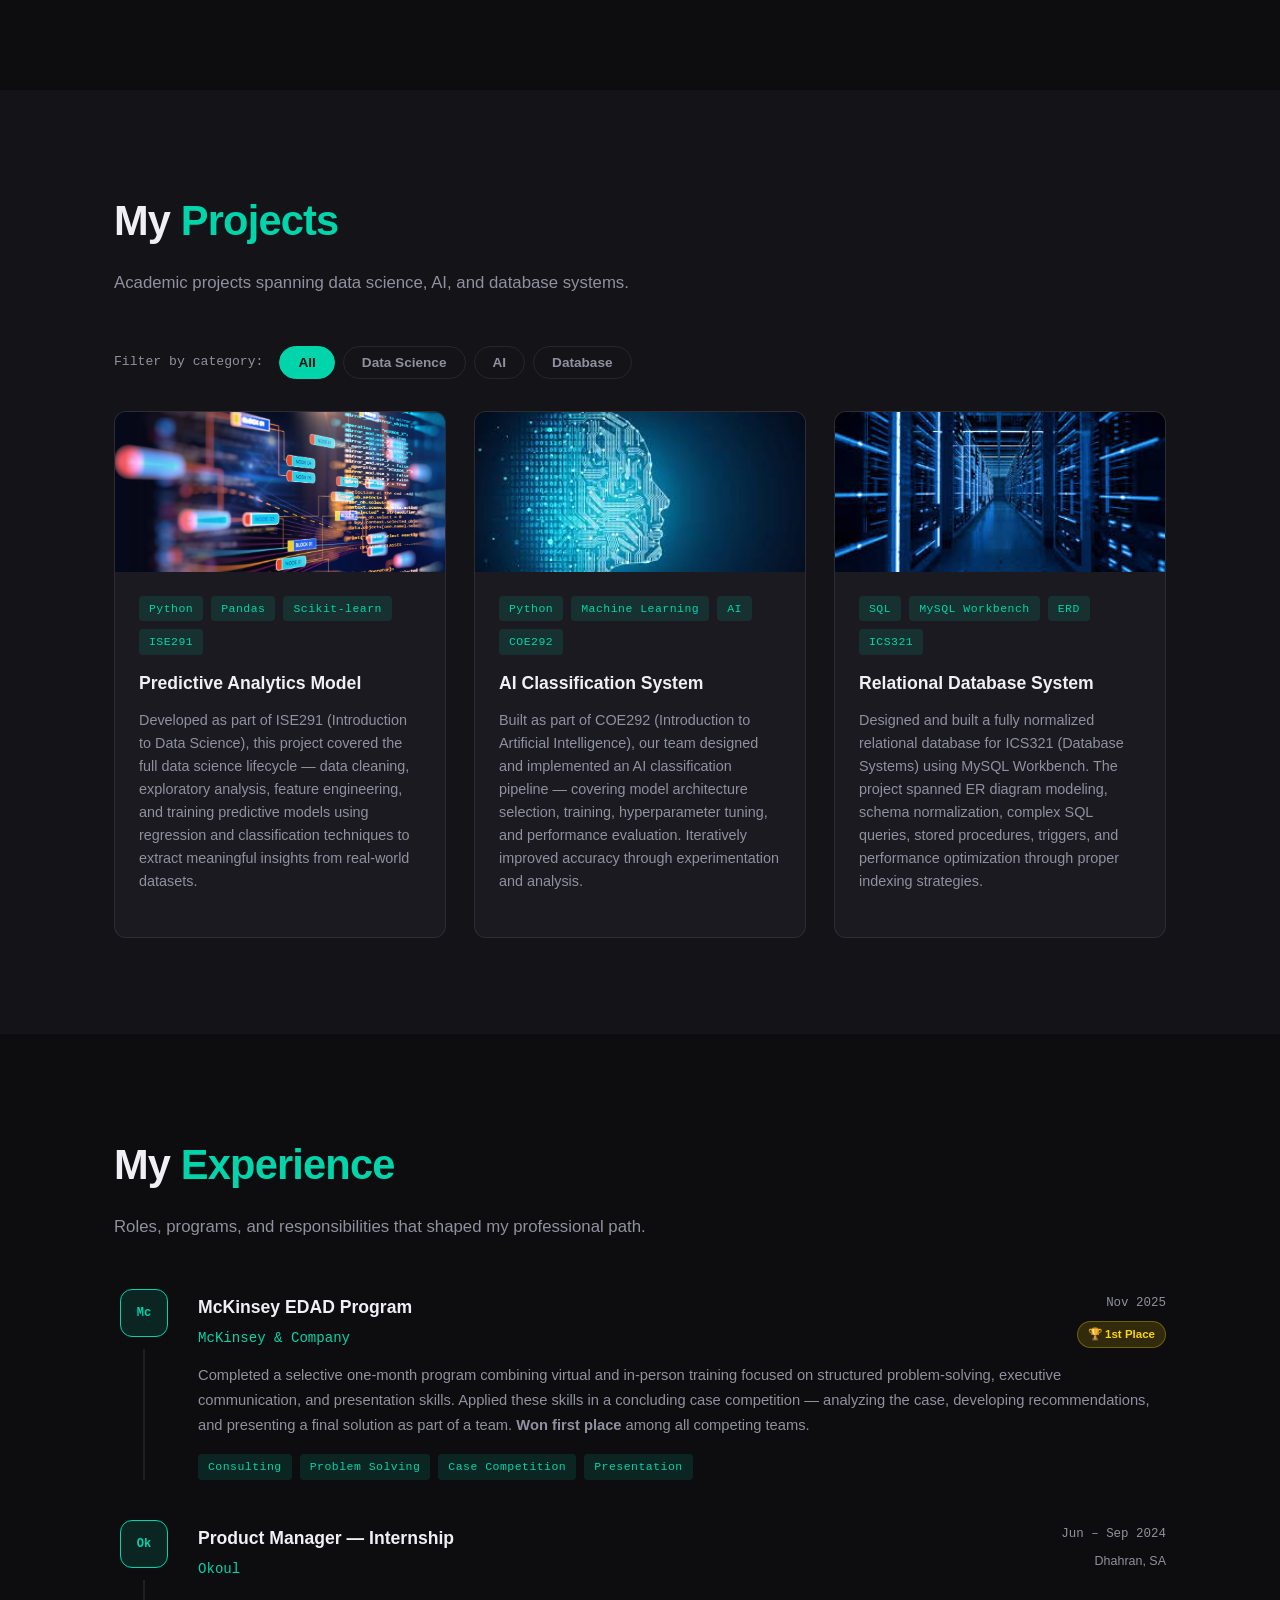
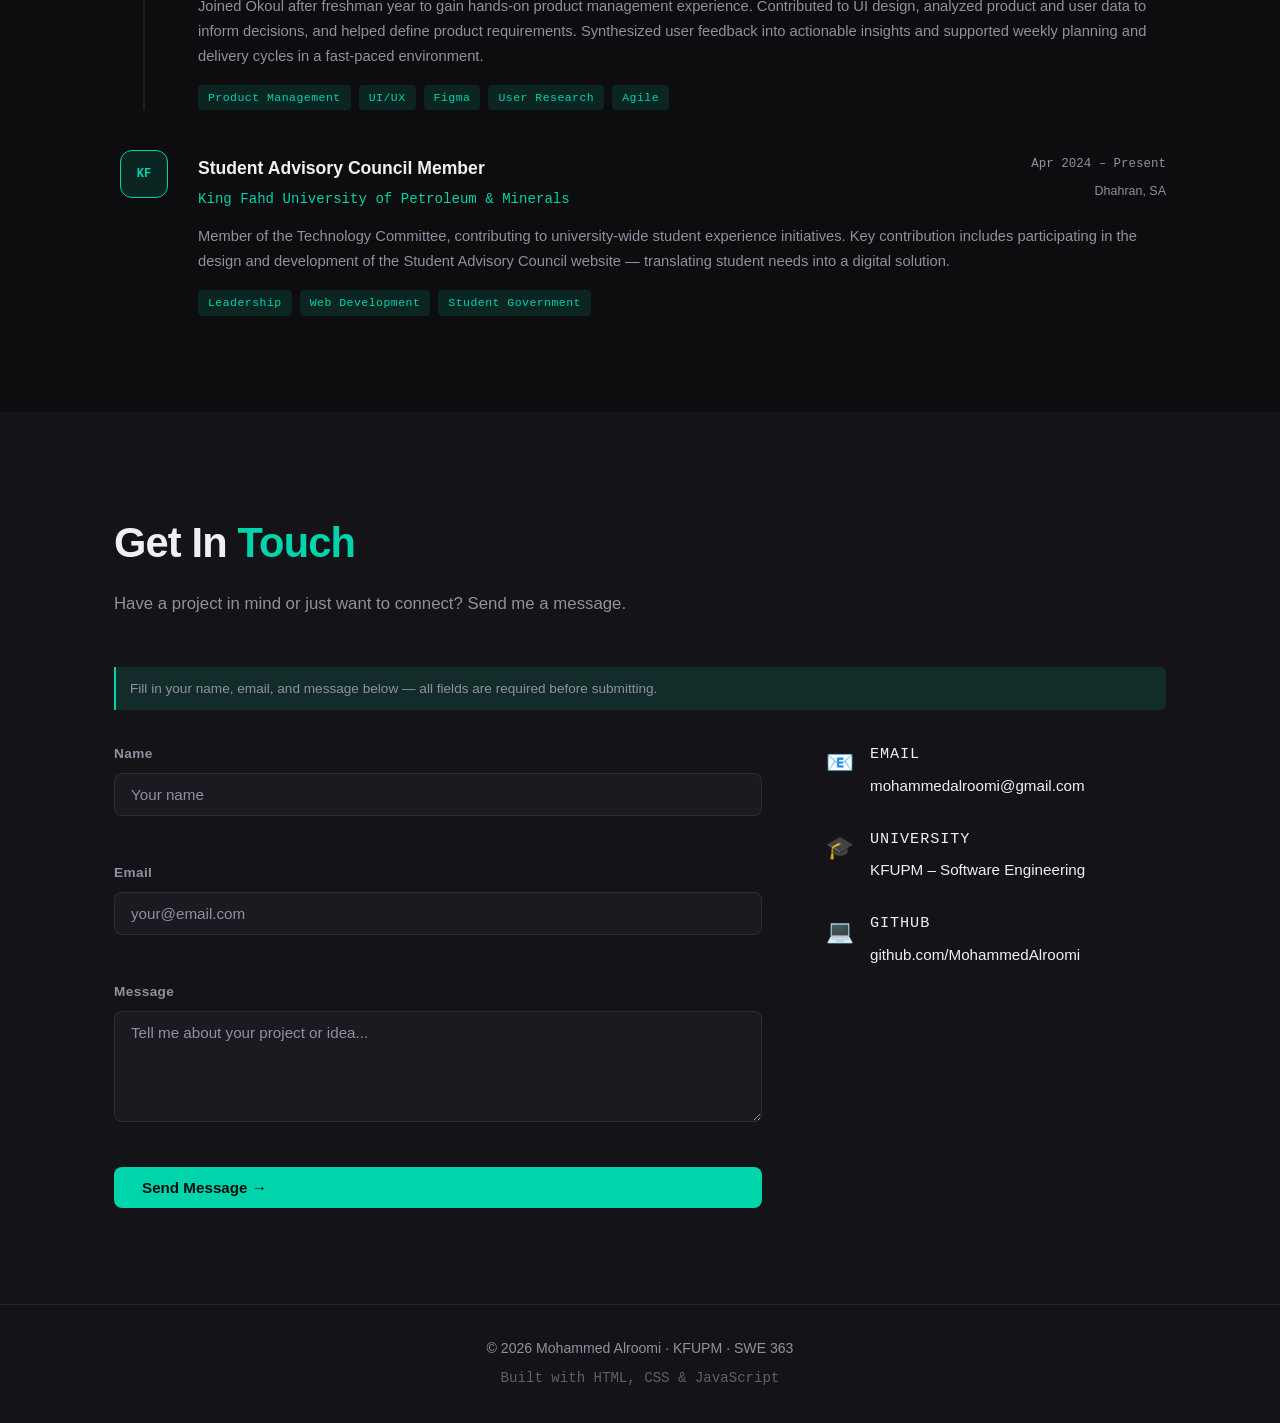
==== commit a82d7fd3: "Move name input above greeting line" ====
--- a/index.html
+++ b/index.html
@@ -20,20 +20,6 @@
       <li><a href="#experience">Experience</a></li>
       <li><a href="#contact">Contact</a></li>
     </ul>
-    <!-- FEATURE 1: Name input — type your name to personalise the greeting below -->
-    <div class="nav-greeting">
-      <span class="nav-greeting-label">👋 What's your name?</span>
-      <input
-        type="text"
-        id="visitorName"
-        class="nav-name-input"
-        placeholder="Enter your name…"
-        maxlength="30"
-        autocomplete="off"
-        title="Type your name to personalise the greeting"
-      />
-      <button class="greeting-clear" id="greetingClear" aria-label="Clear name" title="Clear saved name">✕</button>
-    </div>
     <!-- Click to switch between dark and light mode -->
     <button class="theme-toggle" id="themeToggle" aria-label="Toggle theme" title="Switch between dark and light mode">
       <span class="theme-icon">☀️</span>
@@ -47,8 +33,24 @@
   <section class="hero" id="hero">
     <div class="hero-bg-grid"></div>
     <div class="hero-content">
-      <!-- Greeting updates with time of day + visitor's name -->
-      <p class="hero-greeting" id="greeting">Good evening</p>
+      <!-- FEATURE 1: Name input above greeting — type your name to personalise -->
+      <div class="greeting-inline">
+        <div class="greeting-input-row">
+          <span class="greeting-input-label">👋 What's your name?</span>
+          <input
+            type="text"
+            id="visitorName"
+            class="greeting-name-input"
+            placeholder="Enter your name…"
+            maxlength="30"
+            autocomplete="off"
+            title="Type your name to personalise the greeting"
+            aria-label="Enter your name to personalise the greeting"
+          />
+          <button class="greeting-clear" id="greetingClear" aria-label="Clear name" title="Clear saved name">✕</button>
+        </div>
+        <p class="hero-greeting" id="greeting">Good evening</p>
+      </div>
       <h1 class="hero-name">Mohammed<br /><span class="accent">Alroomi</span></h1>
       <p class="hero-tagline">Software Engineer · Data &amp; AI · Product Builder</p>
       <p class="hero-sub">
@@ -58,8 +60,21 @@
         <a href="#projects" class="btn btn-primary">View My Work</a>
         <a href="#contact" class="btn btn-outline">Get In Touch</a>
       </div>
-      <p class="hero-hint">↑ Enter your name in the nav to personalise this greeting · Use <span class="accent">☀️</span> to switch themes</p>
-    </div>
+      <p class="hero-hint">↑ Type your name to personalise the greeting · Use <span class="accent">☀️</span> in the nav to switch themes</p>
+    </div>
+
+    <!-- FEATURE 3: Advice API Widget
+         Fetches a random piece of advice from api.adviceslip.com
+         Shows a loading state, error message if fetch fails, and a refresh button. -->
+    <div class="advice-widget" id="adviceWidget">
+      <div class="advice-header">
+        <span class="advice-label">💡 Advice for you</span>
+        <button class="advice-refresh" id="adviceRefresh" aria-label="Get new advice" title="Get new advice">↺</button>
+      </div>
+      <p class="advice-text" id="adviceText">Loading advice…</p>
+      <p class="advice-error" id="adviceError" hidden>⚠️ Could not load advice. Check your connection and try refreshing.</p>
+    </div>
+
     <div class="hero-terminal">
       <div class="terminal-hint-label">// interactive terminal — read-only snapshot</div>
       <div class="terminal-bar">
--- a/css/styles.css
+++ b/css/styles.css
@@ -1,38 +1,37 @@
 /* ==========================================
    styles.css – Mohammed Alroomi Portfolio
    SWE 363 | KFUPM | 2026
-   Assignment 2 – Interactive Features
    ========================================== */
 
 /* ---------- CSS Custom Properties ---------- */
 :root {
-  --bg-primary:    #0d0d0f;
-  --bg-secondary:  #141418;
-  --bg-card:       #1a1a20;
-  --text-primary:  #f0f0f4;
-  --text-secondary:#9090a0;
-  --accent:        #00d4aa;
-  --accent-dim:    rgba(0, 212, 170, 0.12);
-  --border:        rgba(255, 255, 255, 0.08);
-  --shadow:        0 8px 32px rgba(0, 0, 0, 0.4);
-  --radius:        12px;
-  --font-body:     'Sora', sans-serif;
-  --font-mono:     'Space Mono', monospace;
-  --nav-height:    68px;
-  --transition:    0.3s ease;
+  --bg-primary: #0d0d0f;
+  --bg-secondary: #141418;
+  --bg-card: #1a1a20;
+  --text-primary: #f0f0f4;
+  --text-secondary: #9090a0;
+  --accent: #00d4aa;
+  --accent-dim: rgba(0, 212, 170, 0.12);
+  --border: rgba(255, 255, 255, 0.08);
+  --shadow: 0 8px 32px rgba(0, 0, 0, 0.4);
+  --radius: 12px;
+  --font-body: 'Sora', sans-serif;
+  --font-mono: 'Space Mono', monospace;
+  --nav-height: 68px;
+  --transition: 0.3s ease;
 }
 
 /* Light theme overrides */
 .light-theme {
-  --bg-primary:    #f4f4f8;
-  --bg-secondary:  #ffffff;
-  --bg-card:       #ffffff;
-  --text-primary:  #12121a;
-  --text-secondary:#5a5a6a;
-  --accent:        #007a60;
-  --accent-dim:    rgba(0, 122, 96, 0.1);
-  --border:        rgba(0, 0, 0, 0.08);
-  --shadow:        0 8px 32px rgba(0, 0, 0, 0.1);
+  --bg-primary: #f4f4f8;
+  --bg-secondary: #ffffff;
+  --bg-card: #ffffff;
+  --text-primary: #12121a;
+  --text-secondary: #5a5a6a;
+  --accent: #007a60;
+  --accent-dim: rgba(0, 122, 96, 0.1);
+  --border: rgba(0, 0, 0, 0.08);
+  --shadow: 0 8px 32px rgba(0, 0, 0, 0.1);
 }
 
 /* ---------- Reset & Base ---------- */
@@ -139,6 +138,7 @@
   transform: translateY(-2px);
 }
 
+
 /* ---------- Navbar ---------- */
 .navbar {
   position: fixed;
@@ -152,7 +152,6 @@
   justify-content: space-between;
   padding: 0 40px;
   background-color: rgba(13, 13, 15, 0.85);
-  -webkit-backdrop-filter: blur(12px);
   backdrop-filter: blur(12px);
   border-bottom: 1px solid var(--border);
   transition: background-color var(--transition);
@@ -183,8 +182,7 @@
   transition: color var(--transition);
 }
 
-.nav-links a:hover,
-.nav-links a.active {
+.nav-links a:hover {
   color: var(--text-primary);
   opacity: 1;
 }
@@ -193,23 +191,19 @@
   background: var(--bg-card);
   border: 1px solid var(--border);
   border-radius: 8px;
+  width: 40px;
   height: 40px;
-  padding: 0 12px;
   cursor: pointer;
   display: flex;
   align-items: center;
-  gap: 6px;
-  font-size: 1rem;
-  color: var(--text-secondary);
-  font-family: var(--font-body);
-  font-size: 0.82rem;
+  justify-content: center;
+  font-size: 1.1rem;
   transition: all var(--transition);
 }
 
 .theme-toggle:hover {
   border-color: var(--accent);
-  color: var(--text-primary);
-  transform: scale(1.03);
+  transform: scale(1.05);
 }
 
 .hamburger {
@@ -244,6 +238,7 @@
   position: relative;
 }
 
+/* Subtle grid background */
 .hero-bg-grid {
   position: fixed;
   inset: 0;
@@ -267,7 +262,6 @@
   margin-bottom: 16px;
   letter-spacing: 0.08em;
   text-transform: uppercase;
-  transition: all 0.4s ease;
 }
 
 .hero-name {
@@ -288,84 +282,14 @@
 .hero-sub {
   font-size: 1rem;
   color: var(--text-secondary);
-  margin-bottom: 28px;
+  margin-bottom: 36px;
   max-width: 420px;
-}
-
-/* ── Feature 1: Personalised Greeting Input ── */
-.greeting-input-wrapper {
-  margin-bottom: 28px;
-  padding: 16px 20px;
-  background: var(--accent-dim);
-  border: 1px solid var(--accent);
-  border-radius: var(--radius);
-  max-width: 420px;
-}
-
-.greeting-input-label {
-  display: block;
-  font-size: 0.82rem;
-  color: var(--text-secondary);
-  margin-bottom: 10px;
-  font-family: var(--font-mono);
-}
-
-.greeting-input-row {
-  display: flex;
-  gap: 8px;
-  align-items: center;
-}
-
-.greeting-input {
-  flex: 1;
-  background: var(--bg-card);
-  border: 1px solid var(--border);
-  border-radius: 8px;
-  padding: 10px 14px;
-  font-family: var(--font-body);
-  font-size: 0.92rem;
-  color: var(--text-primary);
-  transition: border-color var(--transition);
-}
-
-.greeting-input:focus {
-  outline: none;
-  border-color: var(--accent);
-}
-
-.greeting-input::placeholder {
-  color: var(--text-secondary);
-}
-
-.greeting-clear {
-  background: none;
-  border: 1px solid var(--border);
-  border-radius: 6px;
-  color: var(--text-secondary);
-  font-size: 0.82rem;
-  padding: 8px 10px;
-  cursor: pointer;
-  transition: all var(--transition);
-  flex-shrink: 0;
-}
-
-.greeting-clear:hover {
-  border-color: #ff5f56;
-  color: #ff5f56;
 }
 
 .hero-cta {
   display: flex;
   gap: 16px;
   flex-wrap: wrap;
-  margin-bottom: 20px;
-}
-
-.hero-hint {
-  font-size: 0.78rem;
-  color: var(--text-secondary);
-  font-family: var(--font-mono);
-  opacity: 0.7;
 }
 
 /* Terminal widget */
@@ -379,16 +303,6 @@
   font-family: var(--font-mono);
 }
 
-.terminal-hint-label {
-  font-family: var(--font-mono);
-  font-size: 0.7rem;
-  color: var(--text-secondary);
-  background: var(--bg-secondary);
-  padding: 6px 16px;
-  border-bottom: 1px solid var(--border);
-  opacity: 0.6;
-}
-
 .terminal-bar {
   background: #252530;
   padding: 12px 16px;
@@ -428,68 +342,18 @@
   padding-left: 20px;
 }
 
-.t-blink { color: var(--accent); }
+.t-blink {
+  color: var(--accent);
+}
+
+.t-blink::after {
+  content: '';
+  animation: blink 1s step-end infinite;
+}
 
 @keyframes blink {
   0%, 100% { opacity: 1; }
   50%       { opacity: 0; }
-}
-
-/* ── Feature 2: Tab Navigation ── */
-.tab-nav-wrapper {
-  position: sticky;
-  top: var(--nav-height);
-  z-index: 900;
-  background-color: var(--bg-secondary);
-  border-bottom: 1px solid var(--border);
-  border-top: 1px solid var(--border);
-}
-
-.tab-nav {
-  max-width: 1100px;
-  margin: 0 auto;
-  padding: 0 24px;
-  display: flex;
-  gap: 4px;
-}
-
-.tab-btn {
-  padding: 16px 24px;
-  background: none;
-  border: none;
-  border-bottom: 2px solid transparent;
-  font-family: var(--font-body);
-  font-size: 0.92rem;
-  font-weight: 600;
-  color: var(--text-secondary);
-  cursor: pointer;
-  transition: all var(--transition);
-  white-space: nowrap;
-}
-
-.tab-btn:hover {
-  color: var(--text-primary);
-}
-
-/* Active tab indicator */
-.tab-btn.active {
-  color: var(--accent);
-  border-bottom-color: var(--accent);
-}
-
-/* Tab section visibility — only active tab is shown */
-.tab-section {
-  display: block;
-  animation: tabFadeIn 0.35s ease;
-}
-
-.tab-section[hidden] {
-  display: none;
-}
-
-@keyframes tabFadeIn {
-  from { opacity: 0; transform: translateY(10px); }
-  to   { opacity: 1; transform: translateY(0); }
 }
 
 /* ---------- About ---------- */
@@ -552,97 +416,8 @@
   color: var(--text-primary);
 }
 
-.status-open { color: var(--accent); }
-
-.about-tagline {
-  font-family: var(--font-mono);
-  font-size: 1rem;
-  color: var(--accent);
-  margin-bottom: 20px;
-  font-style: italic;
-}
-
-.achievements-strip {
-  display: flex;
-  gap: 16px;
-  flex-wrap: wrap;
-  margin-top: 32px;
-}
-
-.achievement-badge {
-  display: flex;
-  align-items: center;
-  gap: 10px;
-  background: var(--accent-dim);
-  border: 1px solid var(--accent);
-  border-radius: 10px;
-  padding: 12px 16px;
-  font-size: 0.82rem;
-  line-height: 1.4;
-  color: var(--text-primary);
-  flex: 1;
-  min-width: 140px;
-}
-
-.badge-icon {
-  font-size: 1.4rem;
-  flex-shrink: 0;
-}
-
-/* ── Feature 3: Project Filter ── */
-.filter-bar {
-  display: flex;
-  align-items: center;
-  gap: 16px;
-  flex-wrap: wrap;
-  margin-bottom: 32px;
-}
-
-.filter-hint {
-  font-size: 0.82rem;
-  font-family: var(--font-mono);
-  color: var(--text-secondary);
-  white-space: nowrap;
-}
-
-.filter-buttons {
-  display: flex;
-  gap: 8px;
-  flex-wrap: wrap;
-}
-
-.filter-btn {
-  padding: 8px 18px;
-  border-radius: 20px;
-  border: 1px solid var(--border);
-  background: transparent;
-  font-family: var(--font-body);
-  font-size: 0.85rem;
-  font-weight: 600;
-  color: var(--text-secondary);
-  cursor: pointer;
-  transition: all var(--transition);
-}
-
-.filter-btn:hover {
-  border-color: var(--accent);
-  color: var(--accent);
-}
-
-/* Active filter button */
-.filter-btn.active {
-  background: var(--accent);
-  border-color: var(--accent);
-  color: #0d0d0f;
-}
-
-/* Empty state for filtered projects */
-.empty-state {
-  text-align: center;
-  padding: 48px 24px;
-  color: var(--text-secondary);
-  font-size: 0.95rem;
-  font-family: var(--font-mono);
+.status-open {
+  color: var(--accent);
 }
 
 /* ---------- Projects ---------- */
@@ -657,32 +432,27 @@
   border: 1px solid var(--border);
   border-radius: var(--radius);
   overflow: hidden;
-  transition: transform var(--transition), box-shadow var(--transition), opacity 0.3s ease;
+  transition: transform var(--transition), box-shadow var(--transition), border-color var(--transition);
 }
 
 .project-card:hover {
   transform: translateY(-4px);
   box-shadow: var(--shadow);
-}
-
-/* Hidden card during filtering */
-.project-card.hidden {
-  display: none;
+  border-color: var(--accent);
 }
 
 .project-image {
-  width: 100%;
-  height: 200px;
+  height: 160px;
+  background: var(--bg-secondary);
   overflow: hidden;
   position: relative;
-  background: var(--bg-secondary);
 }
 
 .project-image img {
   width: 100%;
   height: 100%;
   object-fit: cover;
-  transition: transform 0.4s ease;
+  transition: transform var(--transition);
 }
 
 .project-card:hover .project-image img {
@@ -690,12 +460,12 @@
 }
 
 .project-img-fallback {
-  display: none;
+  display: flex;
+  align-items: center;
+  justify-content: center;
   width: 100%;
   height: 100%;
-  align-items: center;
-  justify-content: center;
-  font-size: 3rem;
+  font-size: 2.8rem;
   background: var(--accent-dim);
 }
 
@@ -730,132 +500,40 @@
 .project-desc {
   font-size: 0.9rem;
   color: var(--text-secondary);
+  margin-bottom: 20px;
   line-height: 1.6;
 }
 
-/* ---------- Experience ---------- */
-.experience-list {
-  display: flex;
-  flex-direction: column;
-}
-
-.exp-card {
-  display: grid;
-  grid-template-columns: 60px 1fr;
-  gap: 24px;
-  padding-bottom: 40px;
-}
-
-.exp-card:last-child { padding-bottom: 0; }
-
-.exp-left {
-  display: flex;
-  flex-direction: column;
-  align-items: center;
-}
-
-.exp-logo {
-  width: 48px;
-  height: 48px;
-  border-radius: 12px;
-  background: var(--accent-dim);
-  border: 1px solid var(--accent);
-  display: flex;
-  align-items: center;
-  justify-content: center;
-  font-family: var(--font-mono);
-  font-size: 0.75rem;
-  font-weight: 700;
-  color: var(--accent);
-  flex-shrink: 0;
-}
-
-.exp-line {
-  width: 2px;
-  flex: 1;
-  background: var(--border);
-  margin-top: 12px;
-}
-
-.exp-body { padding-top: 4px; }
-
-.exp-header {
-  display: flex;
-  justify-content: space-between;
-  align-items: flex-start;
-  flex-wrap: wrap;
-  gap: 8px;
-  margin-bottom: 12px;
-}
-
-.exp-role {
-  font-size: 1.1rem;
-  font-weight: 700;
-  color: var(--text-primary);
-  margin-bottom: 4px;
-}
-
-.exp-company {
-  font-size: 0.88rem;
-  color: var(--accent);
-  font-family: var(--font-mono);
-}
-
-.exp-meta {
-  display: flex;
-  flex-direction: column;
-  align-items: flex-end;
-  gap: 6px;
-}
-
-.exp-date {
-  font-family: var(--font-mono);
+/* ---------- UX Guidance Hints ---------- */
+.hero-hint {
   font-size: 0.78rem;
   color: var(--text-secondary);
-}
-
-.exp-location {
-  font-size: 0.78rem;
-  color: var(--text-secondary);
-}
-
-.exp-badge {
-  font-size: 0.72rem;
-  padding: 3px 10px;
-  border-radius: 20px;
-  font-weight: 600;
-}
-
-.exp-badge.win {
-  background: rgba(255, 215, 0, 0.15);
-  color: #ffd700;
-  border: 1px solid rgba(255, 215, 0, 0.3);
-}
-
-.exp-desc {
-  font-size: 0.92rem;
-  color: var(--text-secondary);
-  line-height: 1.7;
-  margin-bottom: 16px;
-}
-
-.exp-tags {
-  display: flex;
-  flex-wrap: wrap;
-  gap: 8px;
-}
-
-/* ---------- Contact ---------- */
+  margin-top: 20px;
+  font-family: var(--font-mono);
+  opacity: 0.7;
+}
+
+.terminal-hint-label {
+  font-family: var(--font-mono);
+  font-size: 0.7rem;
+  color: var(--text-secondary);
+  background: var(--bg-secondary);
+  padding: 6px 16px;
+  border-bottom: 1px solid var(--border);
+  opacity: 0.6;
+}
+
 .form-guide {
   font-size: 0.85rem;
   color: var(--text-secondary);
-  margin-bottom: 32px;
-  padding: 12px 16px;
+  margin-bottom: 28px;
+  padding: 10px 14px;
   border-left: 2px solid var(--accent);
   background: var(--accent-dim);
   border-radius: 0 6px 6px 0;
 }
 
+/* ---------- Contact ---------- */
 .contact-wrapper {
   display: grid;
   grid-template-columns: 1fr 340px;
@@ -880,13 +558,6 @@
   font-weight: 600;
   color: var(--text-secondary);
   letter-spacing: 0.03em;
-}
-
-.char-hint {
-  font-size: 0.75rem;
-  font-weight: 400;
-  color: var(--text-secondary);
-  margin-left: 6px;
 }
 
 .form-group input,
@@ -913,18 +584,10 @@
   color: var(--text-secondary);
 }
 
-.char-count {
-  font-size: 0.75rem;
-  font-family: var(--font-mono);
-  color: var(--text-secondary);
-}
-
 .form-error {
   font-size: 0.8rem;
   color: #ff5f56;
   min-height: 1em;
-  /* Animated error appearance */
-  transition: all 0.2s ease;
 }
 
 .form-success {
@@ -935,15 +598,10 @@
   padding: 14px 18px;
   font-size: 0.92rem;
   color: var(--accent);
-  /* Smooth fade-in animation */
-  animation: fadeInUp 0.4s ease;
-}
-
-.form-success.visible { display: block; }
-
-@keyframes fadeInUp {
-  from { opacity: 0; transform: translateY(8px); }
-  to   { opacity: 1; transform: translateY(0); }
+}
+
+.form-success.visible {
+  display: block;
 }
 
 .contact-info {
@@ -973,8 +631,7 @@
   margin-bottom: 4px;
 }
 
-.contact-item p,
-.contact-item a {
+.contact-item p, .contact-item a {
   font-size: 0.95rem;
   color: var(--text-primary);
   word-break: break-all;
@@ -1000,16 +657,129 @@
   opacity: 0.6;
 }
 
-/* ---------- Scroll Fade-in Animations ---------- */
-.fade-in {
-  opacity: 0;
-  transform: translateY(24px);
-  transition: opacity 0.6s ease, transform 0.6s ease;
-}
-
-.fade-in.visible {
-  opacity: 1;
-  transform: translateY(0);
+
+/* ── Feature 1: Personalised Greeting Input (in navbar) ── */
+.nav-greeting {
+  display: flex;
+  align-items: center;
+  gap: 8px;
+}
+
+.nav-greeting-label {
+  font-size: 0.82rem;
+  color: var(--text-secondary);
+  font-family: var(--font-mono);
+  white-space: nowrap;
+}
+
+.nav-name-input {
+  background: var(--bg-card);
+  border: 1px solid var(--border);
+  border-radius: 8px;
+  padding: 8px 12px;
+  font-family: var(--font-body);
+  font-size: 0.85rem;
+  color: var(--text-primary);
+  width: 160px;
+  transition: border-color var(--transition), width var(--transition);
+}
+
+.nav-name-input:focus {
+  outline: none;
+  border-color: var(--accent);
+  width: 200px;
+}
+
+.nav-name-input::placeholder {
+  color: var(--text-secondary);
+}
+
+.greeting-clear {
+  background: none;
+  border: 1px solid var(--border);
+  border-radius: 6px;
+  color: var(--text-secondary);
+  font-size: 0.78rem;
+  padding: 6px 8px;
+  cursor: pointer;
+  transition: all var(--transition);
+  flex-shrink: 0;
+}
+
+.greeting-clear:hover {
+  border-color: #ff5f56;
+  color: #ff5f56;
+}
+
+/* ── Feature 2: Project Filter Bar ── */
+.filter-bar {
+  display: flex;
+  align-items: center;
+  gap: 16px;
+  flex-wrap: wrap;
+  margin-bottom: 32px;
+}
+
+.filter-hint {
+  font-size: 0.82rem;
+  font-family: var(--font-mono);
+  color: var(--text-secondary);
+  white-space: nowrap;
+}
+
+.filter-buttons {
+  display: flex;
+  gap: 8px;
+  flex-wrap: wrap;
+}
+
+.filter-btn {
+  padding: 8px 18px;
+  border-radius: 20px;
+  border: 1px solid var(--border);
+  background: transparent;
+  font-family: var(--font-body);
+  font-size: 0.85rem;
+  font-weight: 600;
+  color: var(--text-secondary);
+  cursor: pointer;
+  transition: all var(--transition);
+}
+
+.filter-btn:hover {
+  border-color: var(--accent);
+  color: var(--accent);
+}
+
+.filter-btn.active {
+  background: var(--accent);
+  border-color: var(--accent);
+  color: #0d0d0f;
+}
+
+/* Hidden project card during filtering */
+.project-card.hidden {
+  display: none;
+}
+
+/* Empty state message */
+.empty-state {
+  text-align: center;
+  padding: 48px 24px;
+  color: var(--text-secondary);
+  font-size: 0.95rem;
+  font-family: var(--font-mono);
+}
+
+/* UX guidance hint */
+.form-guide {
+  font-size: 0.85rem;
+  color: var(--text-secondary);
+  margin-bottom: 32px;
+  padding: 10px 14px;
+  border-left: 2px solid var(--accent);
+  background: var(--accent-dim);
+  border-radius: 0 6px 6px 0;
 }
 
 /* ---------- Responsive ---------- */
@@ -1022,9 +792,8 @@
 
   .hero-content { max-width: 100%; }
   .hero-cta { justify-content: center; }
-  .hero-sub { margin: 0 auto 28px; }
+  .hero-sub { margin: 0 auto 36px; }
   .hero-terminal { width: 100%; max-width: 420px; }
-  .greeting-input-wrapper { max-width: 100%; text-align: left; }
 
   .about-grid {
     grid-template-columns: 1fr;
@@ -1045,39 +814,10 @@
 @media (max-width: 640px) {
   .navbar { padding: 0 20px; }
   .nav-links { display: none; }
+  .nav-greeting { display: none; }
   .hamburger { display: flex; }
   .section { padding: 72px 0; }
   .about-details { grid-template-columns: 1fr; }
-  .tab-btn { padding: 14px 14px; font-size: 0.82rem; }
-
-  .exp-card {
-    grid-template-columns: 1fr;
-    gap: 12px;
-  }
-
-  .exp-left {
-    flex-direction: row;
-    align-items: center;
-    gap: 12px;
-  }
-
-  .exp-line {
-    width: auto;
-    flex: 1;
-    height: 2px;
-    margin-top: 0;
-  }
-
-  .exp-header { flex-direction: column; }
-
-  .exp-meta {
-    align-items: flex-start;
-    flex-direction: row;
-    flex-wrap: wrap;
-    gap: 8px;
-  }
-
-  .achievements-strip { flex-direction: column; }
 }
 
 /* Mobile nav open state */
@@ -1094,3 +834,204 @@
   gap: 20px;
   z-index: 999;
 }
+
+/* ---------- Scroll Fade-in Animations ---------- */
+.fade-in {
+  opacity: 0;
+  transform: translateY(24px);
+  transition: opacity 0.6s ease, transform 0.6s ease;
+}
+
+.fade-in.visible {
+  opacity: 1;
+  transform: translateY(0);
+}
+
+/* ---------- About Tagline & Achievements ---------- */
+.about-tagline {
+  font-family: var(--font-mono);
+  font-size: 1rem;
+  color: var(--accent);
+  margin-bottom: 20px;
+  font-style: italic;
+}
+
+.achievements-strip {
+  display: flex;
+  gap: 16px;
+  flex-wrap: wrap;
+  margin-top: 32px;
+}
+
+.achievement-badge {
+  display: flex;
+  align-items: center;
+  gap: 10px;
+  background: var(--accent-dim);
+  border: 1px solid var(--accent);
+  border-radius: 10px;
+  padding: 12px 16px;
+  font-size: 0.82rem;
+  line-height: 1.4;
+  color: var(--text-primary);
+  flex: 1;
+  min-width: 140px;
+}
+
+.badge-icon {
+  font-size: 1.4rem;
+  flex-shrink: 0;
+}
+
+/* ---------- Experience ---------- */
+.experience-list {
+  display: flex;
+  flex-direction: column;
+  gap: 0;
+}
+
+.exp-card {
+  display: grid;
+  grid-template-columns: 60px 1fr;
+  gap: 24px;
+  padding-bottom: 40px;
+}
+
+.exp-card:last-child {
+  padding-bottom: 0;
+}
+
+.exp-left {
+  display: flex;
+  flex-direction: column;
+  align-items: center;
+}
+
+.exp-logo {
+  width: 48px;
+  height: 48px;
+  border-radius: 12px;
+  background: var(--accent-dim);
+  border: 1px solid var(--accent);
+  display: flex;
+  align-items: center;
+  justify-content: center;
+  font-family: var(--font-mono);
+  font-size: 0.75rem;
+  font-weight: 700;
+  color: var(--accent);
+  flex-shrink: 0;
+}
+
+.exp-line {
+  width: 2px;
+  flex: 1;
+  background: var(--border);
+  margin-top: 12px;
+}
+
+.exp-body {
+  padding-top: 4px;
+}
+
+.exp-header {
+  display: flex;
+  justify-content: space-between;
+  align-items: flex-start;
+  flex-wrap: wrap;
+  gap: 8px;
+  margin-bottom: 12px;
+}
+
+.exp-role {
+  font-size: 1.1rem;
+  font-weight: 700;
+  color: var(--text-primary);
+  margin-bottom: 4px;
+}
+
+.exp-company {
+  font-size: 0.88rem;
+  color: var(--accent);
+  font-family: var(--font-mono);
+}
+
+.exp-meta {
+  display: flex;
+  flex-direction: column;
+  align-items: flex-end;
+  gap: 6px;
+}
+
+.exp-date {
+  font-family: var(--font-mono);
+  font-size: 0.78rem;
+  color: var(--text-secondary);
+}
+
+.exp-location {
+  font-size: 0.78rem;
+  color: var(--text-secondary);
+}
+
+.exp-badge {
+  font-size: 0.72rem;
+  padding: 3px 10px;
+  border-radius: 20px;
+  font-weight: 600;
+}
+
+.exp-badge.win {
+  background: rgba(255, 215, 0, 0.15);
+  color: #ffd700;
+  border: 1px solid rgba(255, 215, 0, 0.3);
+}
+
+.exp-desc {
+  font-size: 0.92rem;
+  color: var(--text-secondary);
+  line-height: 1.7;
+  margin-bottom: 16px;
+}
+
+.exp-tags {
+  display: flex;
+  flex-wrap: wrap;
+  gap: 8px;
+}
+
+/* Responsive for experience */
+@media (max-width: 640px) {
+  .exp-card {
+    grid-template-columns: 1fr;
+    gap: 12px;
+  }
+
+  .exp-left {
+    flex-direction: row;
+    align-items: center;
+    gap: 12px;
+  }
+
+  .exp-line {
+    width: auto;
+    flex: 1;
+    height: 2px;
+    margin-top: 0;
+  }
+
+  .exp-header {
+    flex-direction: column;
+  }
+
+  .exp-meta {
+    align-items: flex-start;
+    flex-direction: row;
+    flex-wrap: wrap;
+    gap: 8px;
+  }
+
+  .achievements-strip {
+    flex-direction: column;
+  }
+}
